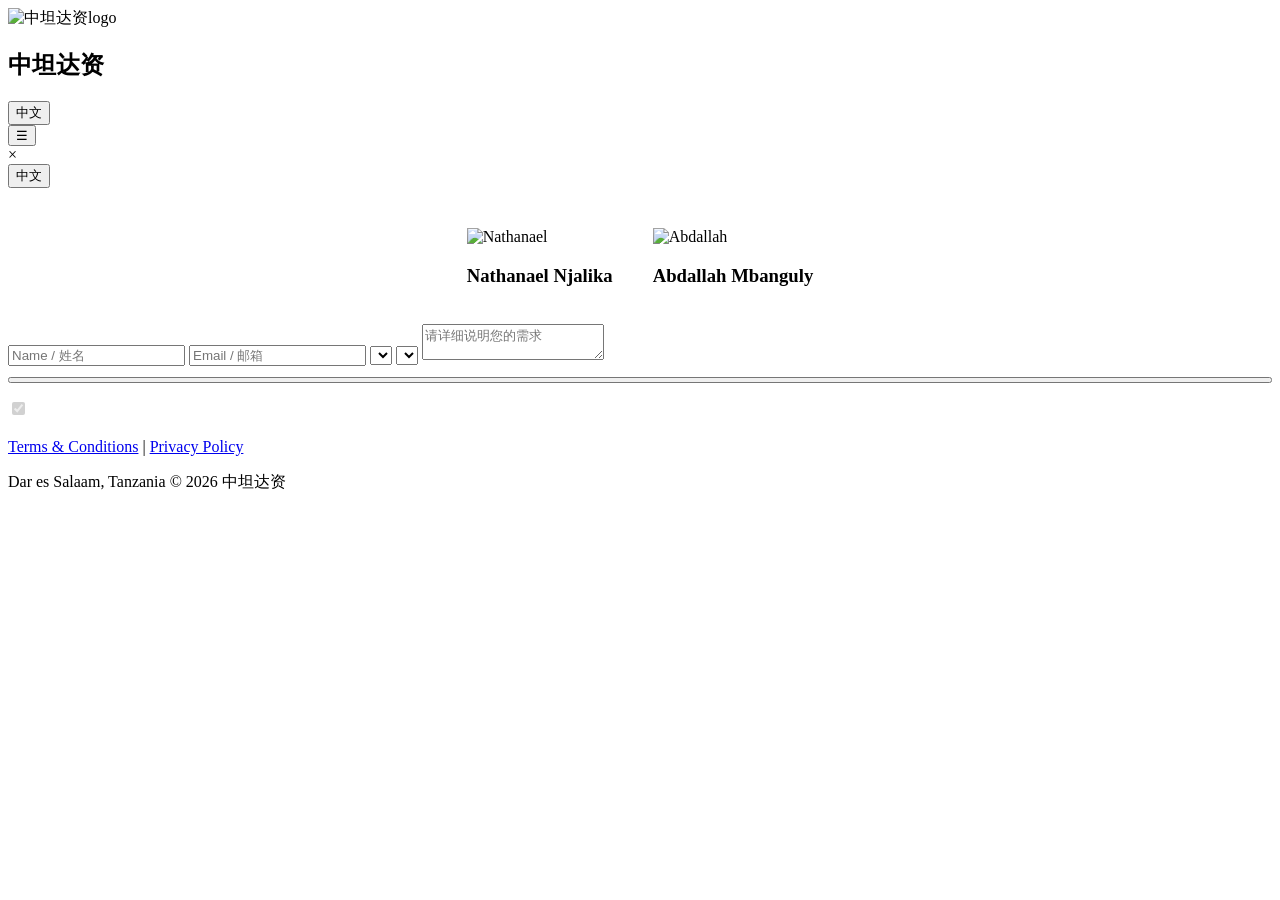
==== contact.html @ 826be26f "Add files via upload" ====
<!DOCTYPE html>
<html lang="en">
<head>
  <meta charset="UTF-8">
  <meta name="viewport" content="width=device-width, initial-scale=1.0">
  <title>中坦达资 | CONTACT US</title>
  <link rel="stylesheet" href="style.css">
  <link rel="icon" href="images/favicon.ico" type="image/x-icon">
</head>

<body>

<header class="header">
  <div class="container flex">
    <div class="logo">
        <img src="images/logo.png" alt="中坦达资logo">
        <h2 data-en="Zhongtan Dazi" data-zh="中坦达资">中坦达资</h2>
    </div>

    <nav>
      <a href="index.html" data-en="Home" data-zh="首页"></a>
      <a href="services.html" data-en="Services" data-zh="服务"></a>
      <a href="tanzania.html" data-en="Tanzania" data-zh="坦桑尼亚"></a>
      <a href="contact.html" data-en="Contact Us" data-zh="联系我们"></a>
      <button id="langToggle">中文</button>
    </nav>

     <button id="hamburger">☰</button>
  </div>

  <div id="mobileMenu" class="mobile-menu">
    <div class="mobile-content">
      <span class="close-menu" onclick="closeMenu()">×</span>
      <nav class="mobile-nav">
        <a href="index.html" data-en="Home" data-zh="首页" onclick="closeMenu()"></a>
        <a href="services.html" data-en="Services" data-zh="服务" onclick="closeMenu()"></a>
        <a href="tanzania.html" data-en="Tanzania" data-zh="坦桑尼亚" onclick="closeMenu()"></a>
        <a href="contact.html" data-en="Contact Us" data-zh="联系我们" onclick="closeMenu()"></a>
      </nav>
      <button id="langToggleMobile">中文</button>
    </div>
  </div>  
</header>

<section id="team-download-division" class="section">
  <div class="container">
    <h2 style="text-align: center; font-size: 2.5rem; margin-bottom: 40px;" 
        data-en="Meet Our Leadership" 
        data-zh="会见我们的领导团队"></h2>

    <div class="team-container" style="display: flex; justify-content: center; gap: 40px; flex-wrap: wrap;">
        <div class="member-card">
            <img src="images/nathanael.png" alt="Nathanael" class="member-photo">
            <h3 class="member-name">Nathanael Njalika</h3>
            <span class="member-position">
                <span data-en="Founder & Chief Consultant" data-zh="创始人兼首席顾问"></span>
            </span>
            <p class="member-desc">
                <span data-en="Leads the strategic vision of Zhongtan Dazi, specializing in bridging international business relations and Tanzanian market expansion through expert and professional consultancy." 
                      data-zh="Nathanael 领导中坦恒达的战略愿景，专门通过专家咨询架起国际业务关系与坦桑尼亚市场扩张的桥梁。"></span>
            </p>
        </div>

        <div class="member-card">
            <img src="images/abdallah.png" alt="Abdallah" class="member-photo">
            <h3 class="member-name">Abdallah Mbanguly</h3>
            <span class="member-position">
                <span data-en="Managing Director & Tax Associate" data-zh="财务与税务总监"></span>
            </span>
            <p class="member-desc">
                <span data-en="Oversees the financial integrity and tax compliance frameworks for our clients, ensuring all operations align with Tanzanian regulatory standards." 
                      data-zh="Abdalla 负责监督客户的财务诚信和税务合规框架，确保所有业务均符合坦桑尼亚监管标准。"></span>
            </p>
        </div>
    </div>
  </div>
</section>

<section class="section dark">
  <div class="container">
    <div class="form-box">
      <h3 style="text-align: center;" data-en="Fill the form below" data-zh="请填写以下表格"></h3>
      
      <form action="https://formspree.io/f/mgopzdqa" method="POST">
        <input type="text" name="name" placeholder="Name / 姓名" required>
        <input type="email" name="email" placeholder="Email / 邮箱" required>
        
        <select name="service" required>
          <option value="" disabled selected data-en="Consulting For" data-zh="咨询服务类型"></option>
          <option data-en="Company Registration" data-zh="公司注册"></option>
          <option data-en="Legal Services" data-zh="法律服务"></option>
          <option data-en="Tax and Auditing" data-zh="税务与审计"></option>
          <option data-en="Investment Guidance" data-zh="投资指导"></option>
          <option data-en="Other" data-zh="其他"></option>
        </select>

        <select name="location" required>
          <option value="" disabled selected data-en="Select Location" data-zh="选择城市"></option>
          <option data-en="Dar es Salaam" data-zh="达累斯萨拉姆"></option>
          <option data-en="Arusha" data-zh="阿鲁沙"></option>
          <option data-en="Mbeya" data-zh="姆贝亚"></option>
          <option data-en="Dodoma" data-zh="多多马"></option>
          <option data-en="Mwanza" data-zh="姆万扎"></option>
          <option data-en="Other City" data-zh="其他城市"></option>
        </select>

        <textarea name="message" placeholder="请详细说明您的需求"></textarea>
        <button type="submit" class="btn" style="width: 100%;" data-en="Submit" data-zh="提交"></button>
      </form>

      <div class="agree-box" style="margin-top: 15px;">
        <input type="checkbox" checked disabled>
        <span data-en="By submitting this form I agree to the terms and conditions." 
              data-zh="提交此表格即表示我同意相关条款与条件。"></span>
      </div>
    </div>
  </div>
</section>

<section class="section">
    <div class="container">
        <div class="downloads-box">
            <h3 class="downloads-title" data-en="Downloadables" data-zh="资源与文档"></h3>
            <div class="download-grid">
                <a href="images/business-card.pdf" download class="btn-download">
                    <span data-en="Business Card" data-zh="名片下载"></span>
                </a>
                <a href="images/inquiry-form.png" download class="btn-download">
                    <span data-en="Inquiry Form" data-zh="咨询表"></span>
                </a>
                <a href="terms-and-conditions.pdf" download class="btn-download">
                    <span data-en="Terms & Conditions" data-zh="条款和条件"></span>
                </a>
            </div>
        </div>
    </div>
</section>

<footer class="footer">
  <p>
    <a href="#" onclick="openTerms()" data-en="Terms & Conditions" data-zh="条款和条件">Terms & Conditions</a> |
    <a href="#" onclick="openPrivacy()" data-en="Privacy Policy" data-zh="隐私政策">Privacy Policy</a>
  </p>
   <p>Dar es Salaam, Tanzania  ©️ 2026 中坦达资</p>
</footer>

<script src="script.js"></script>
</body>
</html>
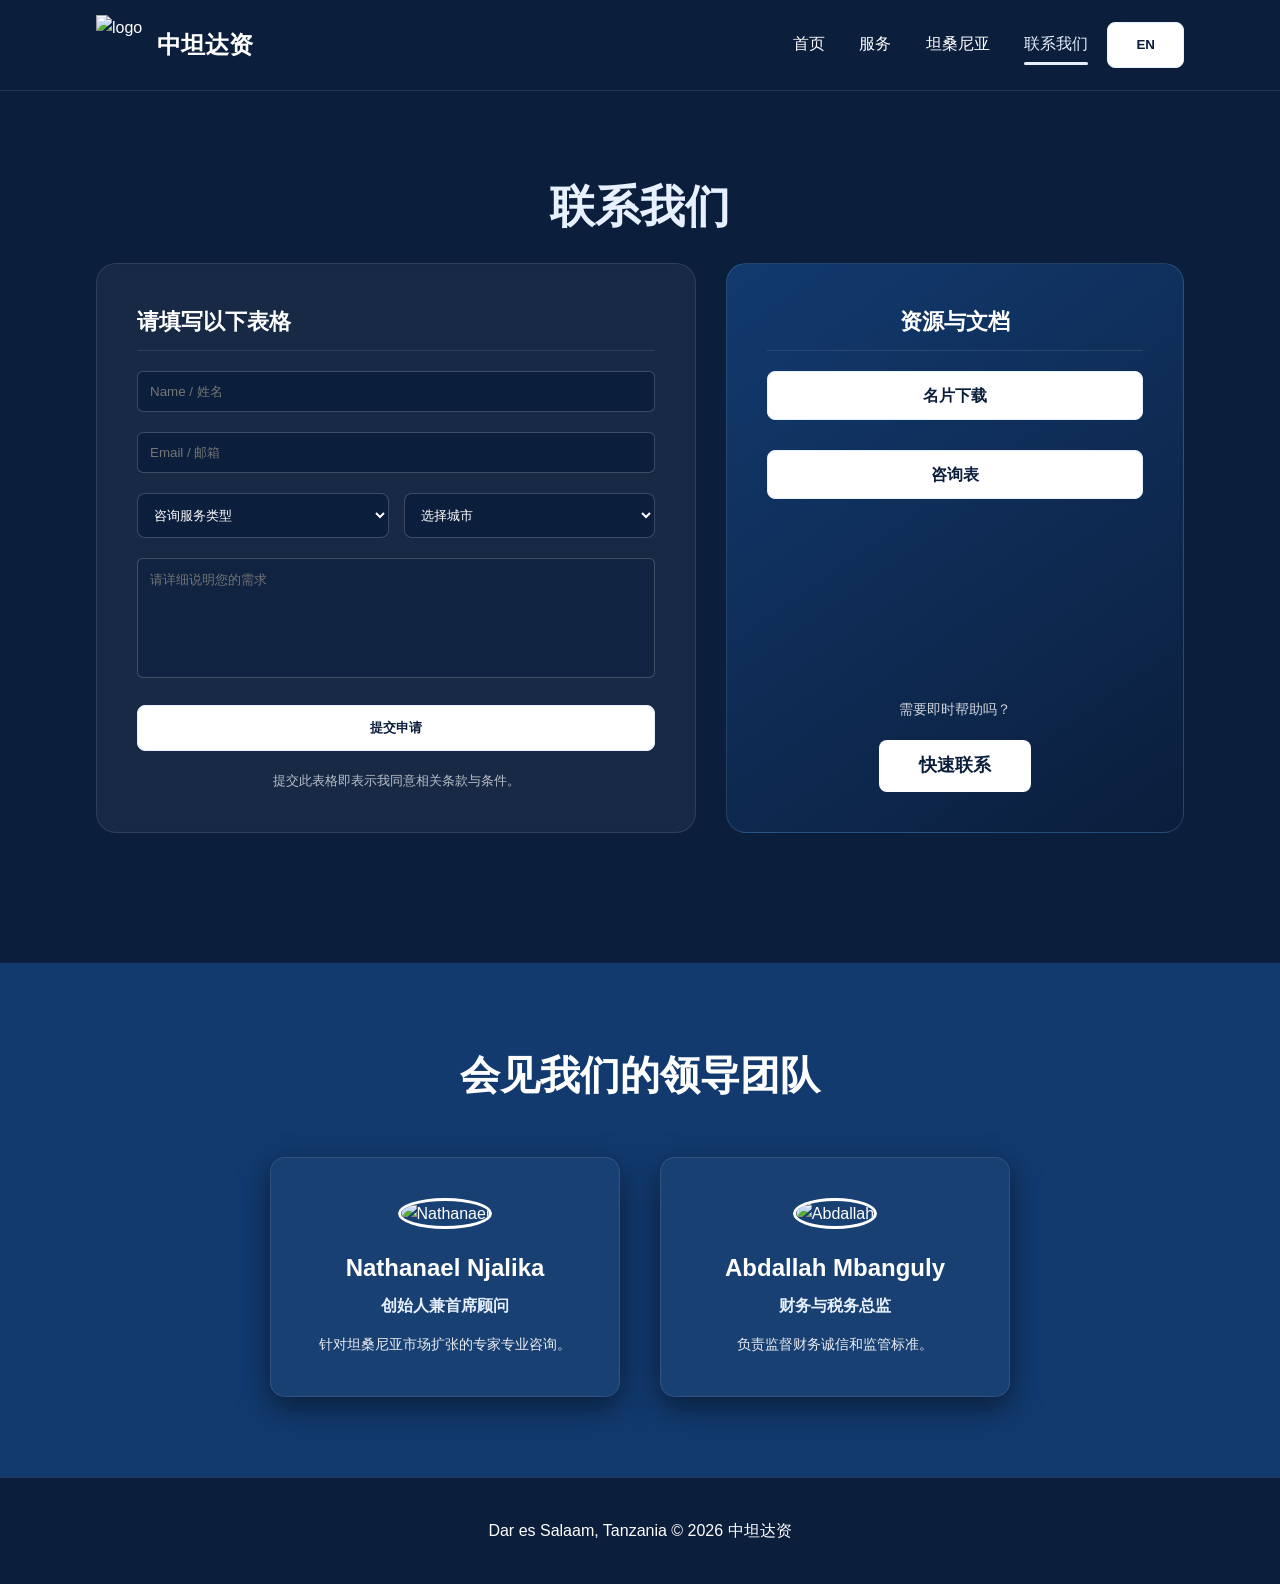
==== commit 3b3e951e: "henhao" ====
--- a/contact.html
+++ b/contact.html
@@ -5,7 +5,100 @@
   <meta name="viewport" content="width=device-width, initial-scale=1.0">
   <title>中坦达资 | CONTACT US</title>
   <link rel="stylesheet" href="style.css">
-  <link rel="icon" href="images/favicon.ico" type="image/x-icon">
+  <style>
+    /* Modern Layout Fixes */
+    .two-column-layout {
+        display: flex;
+        gap: 30px;
+        align-items: stretch;
+    }
+
+    .form-box {
+        flex: 7;
+        background: rgba(255, 255, 255, 0.05);
+        backdrop-filter: blur(10px);
+        border: 1px solid rgba(255, 255, 255, 0.1);
+        padding: 40px;
+        border-radius: 20px;
+    }
+
+    .downloads-box {
+        flex: 3;
+        background: linear-gradient(145deg, var(--navy-light), var(--navy));
+        padding: 40px;
+        border-radius: 20px;
+        display: flex;
+        flex-direction: column;
+        justify-content: space-between;
+        border: 1px solid rgba(126, 188, 230, 0.2);
+    }
+
+    /* Fixed Textarea for better responsiveness */
+    textarea {
+        width: 100%;
+        min-height: 120px;
+        max-height: 120px;
+        resize: none;
+        background: rgba(11, 30, 60, 0.5) !important;
+        border: 1px solid rgba(255, 255, 255, 0.2) !important;
+        border-radius: 8px;
+        padding: 12px;
+        color: white;
+        margin-bottom: 20px;
+    }
+
+    /* Quick Contact Button Adjustment */
+    .quick-contact-btn {
+        width: 100%;
+        text-align: center;
+        text-decoration: none;
+        font-weight: 700;
+        border-radius: 12px;
+        background-color: var(--white);
+        color: var(--navy);
+        padding: 15px;
+        margin-top: 20px;
+        display: block;
+        transition: all 0.3s ease;
+        box-shadow: 0 4px 15px rgba(0,0,0,0.2);
+    }
+
+    .quick-contact-btn:hover {
+        background-color: var(--paleblue);
+        transform: scale(1.02);
+    }
+
+    .agree-box {
+        font-size: 0.8rem;
+        opacity: 0.7;
+        text-align: center;
+    }
+
+    /* Leadership Modernization */
+    .team-container {
+        display: flex;
+        justify-content: center;
+        gap: 40px;
+        flex-wrap: wrap;
+    }
+
+    .member-card {
+        background: rgba(255, 255, 255, 0.03);
+        border: 1px solid rgba(255, 255, 255, 0.1);
+        transition: all 0.4s ease;
+    }
+
+    .member-card:hover {
+        background: rgba(255, 255, 255, 0.07);
+        border-color: var(--paleblue);
+        transform: translateY(-10px);
+    }
+
+    @media (max-width: 900px) {
+        .two-column-layout { flex-direction: column; }
+        .form-box, .downloads-box { flex: none; width: 100%; }
+    }
+  </style>
 </head>
 
 <body>
@@ -13,135 +106,109 @@
 <header class="header">
   <div class="container flex">
     <div class="logo">
-        <img src="images/logo.png" alt="中坦达资logo">
-        <h2 data-en="Zhongtan Dazi" data-zh="中坦达资">中坦达资</h2>
+        <img src="images/logo.png" alt="logo">
+        <h2 data-en="中坦达资" data-zh="中坦达资">中坦达资</h2>
     </div>
-
     <nav>
       <a href="index.html" data-en="Home" data-zh="首页"></a>
       <a href="services.html" data-en="Services" data-zh="服务"></a>
       <a href="tanzania.html" data-en="Tanzania" data-zh="坦桑尼亚"></a>
-      <a href="contact.html" data-en="Contact Us" data-zh="联系我们"></a>
+      <a href="contact.html" class="active" data-en="Contact us" data-zh="联系我们"></a>
       <button id="langToggle">中文</button>
     </nav>
-
      <button id="hamburger">☰</button>
   </div>
-
-  <div id="mobileMenu" class="mobile-menu">
-    <div class="mobile-content">
-      <span class="close-menu" onclick="closeMenu()">×</span>
-      <nav class="mobile-nav">
-        <a href="index.html" data-en="Home" data-zh="首页" onclick="closeMenu()"></a>
-        <a href="services.html" data-en="Services" data-zh="服务" onclick="closeMenu()"></a>
-        <a href="tanzania.html" data-en="Tanzania" data-zh="坦桑尼亚" onclick="closeMenu()"></a>
-        <a href="contact.html" data-en="Contact Us" data-zh="联系我们" onclick="closeMenu()"></a>
-      </nav>
-      <button id="langToggleMobile">中文</button>
-    </div>
-  </div>  
 </header>
 
-<section id="team-download-division" class="section">
-  <div class="container">
-    <h2 style="text-align: center; font-size: 2.5rem; margin-bottom: 40px;" 
-        data-en="Meet Our Leadership" 
-        data-zh="会见我们的领导团队"></h2>
-
-    <div class="team-container" style="display: flex; justify-content: center; gap: 40px; flex-wrap: wrap;">
-        <div class="member-card">
-            <img src="images/nathanael.png" alt="Nathanael" class="member-photo">
-            <h3 class="member-name">Nathanael Njalika</h3>
-            <span class="member-position">
-                <span data-en="Founder & Chief Consultant" data-zh="创始人兼首席顾问"></span>
-            </span>
-            <p class="member-desc">
-                <span data-en="Leads the strategic vision of Zhongtan Dazi, specializing in bridging international business relations and Tanzanian market expansion through expert and professional consultancy." 
-                      data-zh="Nathanael 领导中坦恒达的战略愿景，专门通过专家咨询架起国际业务关系与坦桑尼亚市场扩张的桥梁。"></span>
-            </p>
+<main class="main-content">
+  <section class="section">
+    <div class="container">
+      <h2 class="main-section-title" data-en="Get in touch" data-zh="联系我们"></h2>
+
+      <div class="two-column-layout">
+        <div class="form-box">
+          <h3 class="box-title" data-en="Fill the form below" data-zh="请填写以下表格"></h3>
+          <form action="https://formspree.io/f/xrejbnjo" method="POST">
+            <input type="text" name="name" placeholder="Name / 姓名" required>
+            <input type="email" name="email" placeholder="Email / 邮箱" required>
+
+            <div style="display: grid; grid-template-columns: 1fr 1fr; gap: 15px;">
+              <select name="service" style="height: 45px; border-radius: 8px; background: var(--navy); color: white; border: 1px solid rgba(255,255,255,0.2);" required>
+                <option value="" disabled selected data-en="Consulting For" data-zh="咨询服务类型"></option>
+                <option data-en="Company Registration" data-zh="公司注册"></option>
+                <option data-en="Legal Services" data-zh="法律服务"></option>
+                <option data-en="Tax and Auditing" data-zh="税务与审计"></option>
+                <option data-en="Investment Guidance" data-zh="投资指导"></option>
+                <option data-en="Other" data-zh="其他"></option>
+              </select>
+
+              <select name="location" style="height: 45px; border-radius: 8px; background: var(--navy); color: white; border: 1px solid rgba(255,255,255,0.2);" required>
+                <option value="" disabled selected data-en="Select Location" data-zh="选择城市"></option>
+                <option data-en="Dar es Salaam" data-zh="达累斯萨拉姆"></option>
+                <option data-en="Arusha" data-zh="阿鲁沙"></option>
+                <option data-en="Mbeya" data-zh="姆贝亚"></option>
+                <option data-en="Dodoma" data-zh="多多马"></option>
+                <option data-en="Mwanza" data-zh="姆万扎"></option>
+                <option data-en="Other City" data-zh="其他城市"></option>
+              </select>
+            </div>
+            
+            <textarea name="message" placeholder="请详细说明您的需求"></textarea>
+            
+            <button type="submit" class="btn" style="width: 100%;" data-en="Submit Message" data-zh="提交申请"></button>
+          </form>
+
+          <div class="agree-box" style="margin-top: 20px;">
+            <span data-en="By submitting this form I agree to the terms and conditions." 
+                  data-zh="提交此表格即表示我同意相关条款与条件。"></span>
+          </div>
         </div>
 
-        <div class="member-card">
-            <img src="images/abdallah.png" alt="Abdallah" class="member-photo">
-            <h3 class="member-name">Abdallah Mbanguly</h3>
-            <span class="member-position">
-                <span data-en="Managing Director & Tax Associate" data-zh="财务与税务总监"></span>
-            </span>
-            <p class="member-desc">
-                <span data-en="Oversees the financial integrity and tax compliance frameworks for our clients, ensuring all operations align with Tanzanian regulatory standards." 
-                      data-zh="Abdalla 负责监督客户的财务诚信和税务合规框架，确保所有业务均符合坦桑尼亚监管标准。"></span>
-            </p>
+        <div class="downloads-box">
+          <div>
+            <h3 class="box-title" data-en="Resources" data-zh="资源与文档"></h3>
+            <div class="download-stack">
+                <a href="images/business-card.pdf" download class="btn-download" style="width: 100%; margin-bottom: 15px;">
+                    <span data-en="Business Card" data-zh="名片下载"></span>
+                </a>
+                <a href="images/inquiry-form.png" download class="btn-download" style="width: 100%;">
+                    <span data-en="Inquiry Form" data-zh="咨询表"></span>
+                </a>
+            </div>
+          </div>
+
+          <div class="quick-contact-area">
+              <p style="font-size: 0.85rem; opacity: 0.8; text-align: center;" data-en="Need instant help?" data-zh="需要即时帮助吗？"></p>
+              <button class="cta-button" onclick="openContactDesk()" data-en="QUICK CONTACT" data-zh="快速联系"></button>
+          </div>
         </div>
-    </div>
-  </div>
-</section>
-
-<section class="section dark">
-  <div class="container">
-    <div class="form-box">
-      <h3 style="text-align: center;" data-en="Fill the form below" data-zh="请填写以下表格"></h3>
-      
-      <form action="https://formspree.io/f/mgopzdqa" method="POST">
-        <input type="text" name="name" placeholder="Name / 姓名" required>
-        <input type="email" name="email" placeholder="Email / 邮箱" required>
-        
-        <select name="service" required>
-          <option value="" disabled selected data-en="Consulting For" data-zh="咨询服务类型"></option>
-          <option data-en="Company Registration" data-zh="公司注册"></option>
-          <option data-en="Legal Services" data-zh="法律服务"></option>
-          <option data-en="Tax and Auditing" data-zh="税务与审计"></option>
-          <option data-en="Investment Guidance" data-zh="投资指导"></option>
-          <option data-en="Other" data-zh="其他"></option>
-        </select>
-
-        <select name="location" required>
-          <option value="" disabled selected data-en="Select Location" data-zh="选择城市"></option>
-          <option data-en="Dar es Salaam" data-zh="达累斯萨拉姆"></option>
-          <option data-en="Arusha" data-zh="阿鲁沙"></option>
-          <option data-en="Mbeya" data-zh="姆贝亚"></option>
-          <option data-en="Dodoma" data-zh="多多马"></option>
-          <option data-en="Mwanza" data-zh="姆万扎"></option>
-          <option data-en="Other City" data-zh="其他城市"></option>
-        </select>
-
-        <textarea name="message" placeholder="请详细说明您的需求"></textarea>
-        <button type="submit" class="btn" style="width: 100%;" data-en="Submit" data-zh="提交"></button>
-      </form>
-
-      <div class="agree-box" style="margin-top: 15px;">
-        <input type="checkbox" checked disabled>
-        <span data-en="By submitting this form I agree to the terms and conditions." 
-              data-zh="提交此表格即表示我同意相关条款与条件。"></span>
       </div>
     </div>
-  </div>
-</section>
-
-<section class="section">
+  </section>
+
+  <section class="section dark">
     <div class="container">
-        <div class="downloads-box">
-            <h3 class="downloads-title" data-en="Downloadables" data-zh="资源与文档"></h3>
-            <div class="download-grid">
-                <a href="images/business-card.pdf" download class="btn-download">
-                    <span data-en="Business Card" data-zh="名片下载"></span>
-                </a>
-                <a href="images/inquiry-form.png" download class="btn-download">
-                    <span data-en="Inquiry Form" data-zh="咨询表"></span>
-                </a>
-                <a href="terms-and-conditions.pdf" download class="btn-download">
-                    <span data-en="Terms & Conditions" data-zh="条款和条件"></span>
-                </a>
-            </div>
-        </div>
+      <h2 style="text-align: center; font-size: 2.5rem; margin-bottom: 50px;" data-en="Our Leadership" data-zh="会见我们的领导团队"></h2>
+      <div class="team-container">
+          <div class="member-card">
+              <img src="images/nathanael.png" alt="Nathanael" class="member-photo">
+              <h3 class="member-name">Nathanael Njalika</h3>
+              <span class="member-position" data-en="Founder & Chief Consultant" data-zh="创始人兼首席顾问"></span>
+              <p class="member-desc" data-en="Expert professional consultancy for Tanzanian market expansion." data-zh="针对坦桑尼亚市场扩张的专家专业咨询。"></p>
+          </div>
+          <div class="member-card">
+              <img src="images/abdallah.png" alt="Abdallah" class="member-photo">
+              <h3 class="member-name">Abdallah Mbanguly</h3>
+              <span class="member-position" data-en="Managing Director & Tax Associate" data-zh="财务与税务总监"></span>
+              <p class="member-desc" data-en="Oversees financial integrity and regulatory standards." data-zh="负责监督财务诚信和监管标准。"></p>
+          </div>
+      </div>
     </div>
-</section>
+  </section>
+</main>
 
 <footer class="footer">
-  <p>
-    <a href="#" onclick="openTerms()" data-en="Terms & Conditions" data-zh="条款和条件">Terms & Conditions</a> |
-    <a href="#" onclick="openPrivacy()" data-en="Privacy Policy" data-zh="隐私政策">Privacy Policy</a>
-  </p>
-   <p>Dar es Salaam, Tanzania  ©️ 2026 中坦达资</p>
+  <p>Dar es Salaam, Tanzania  ©️ 2026 中坦达资</p>
 </footer>
 
 <script src="script.js"></script>
--- a/style.css
+++ b/style.css
@@ -0,0 +1,849 @@
+/* --- 1. VARIABLES & CORE SETTINGS --- */
+:root {
+    --navy: #0b1e3c;
+    --navy-light: #123a6f;
+    --paleblue: #e6f0ff;
+    --white: #ffffff;
+    --shadow: 0 4px 12px rgba(0, 0, 0, 0.2);
+}
+
+* {
+    margin: 0;
+    padding: 0;
+    box-sizing: border-box;
+    font-family: 'Segoe UI', Arial, sans-serif;
+}
+
+html {
+    scroll-behavior: smooth;
+}
+
+body {
+    min-height: 100vh;
+    display: flex;
+    flex-direction: column;
+    background: var(--navy);
+    color: var(--white);
+    line-height: 1.6;
+    overflow-x: hidden;
+}
+
+.main-content {
+    flex: 1;
+    display: flex;
+    flex-direction: column;
+    justify-content: center;
+    gap: 40px;
+}
+
+.container {
+    width: 85%;
+    max-width: 1200px;
+    margin: auto;
+}
+
+/* --- 2. SHARED HEADER & NAVIGATION --- */
+.header {
+    background: var(--navy);
+    padding: 15px 0;
+    position: sticky;
+    top: 0;
+    z-index: 1000;
+    border-bottom: 1px solid rgba(255,255,255,0.1);
+}
+
+.flex {
+    display: flex;
+    justify-content: space-between;
+    align-items: center;
+}
+
+.logo {
+    display: flex;
+    align-items: center;
+    text-decoration: none;
+    color: inherit;
+}
+
+.logo img {
+    height: 60px;
+    margin-right: 15px;
+}
+
+nav a {
+    display: inline-block;
+    margin: 0 15px;
+    color: var(--white);
+    text-decoration: none;
+    font-weight: 500;
+    position: relative;
+    transition: color 0.3s;
+}
+
+nav a:hover,
+nav a.active {
+    color: var(--paleblue);
+}
+
+nav a.active::after {
+    content: "";
+    position: absolute;
+    left: 0;
+    right: 0;
+    bottom: -8px;
+    height: 3px;
+    background: var(--paleblue);
+    border-radius: 2px;
+}
+
+/* --- 3. HERO & SECTIONS --- */
+.hero {
+    height: 70vh;
+    background: linear-gradient(rgba(11,30,60,0.7), rgba(11,30,60,0.85)), 
+                url('images/1.jpg') no-repeat center center / cover;
+    display: flex;
+    justify-content: center;
+    align-items: center;
+    text-align: center;
+}
+
+.section {
+    padding: 80px 0;
+}
+
+.dark {
+    background: var(--navy-light);
+}
+
+/* --- 4. GRID & CARDS (Universal) --- */
+.grid {
+    display: grid;
+    grid-template-columns: repeat(auto-fit, minmax(280px, 1fr));
+    gap: 30px;
+}
+
+.card {
+    background: var(--navy-light);
+    padding: 30px;
+    border-radius: 12px;
+    transition: all 0.3s ease;
+    border: 1px solid rgba(255,255,255,0.05);
+}
+
+.card:hover {
+    transform: translateY(-10px);
+    border-color: var(--paleblue);
+    box-shadow: var(--shadow);
+}
+
+/* --- 5. STATS & COUNTERS --- */
+.stat {
+    text-align: center;
+    font-size: 0.95rem;
+}
+
+#stats {
+    padding: 0;
+    margin-bottom: 20px;
+    background: linear-gradient(to bottom, var(--navy) 0%, transparent 50%, var(--navy) 100%);
+    border: none;
+}
+
+.counter {
+    font-size: 2.5rem;
+    font-weight: bold;
+    display: block;
+
+}
+
+.stat p {
+    opacity: 0.9;
+}
+
+/* --- 6. BUTTONS & INTERACTIVES --- */
+button, .btn, .btn-download, input[type="submit"] {
+    background: var(--white);
+    color: var(--navy);
+    border: 1px solid var(--paleblue);
+    padding: 14px 28px;
+    border-radius: 8px;
+    cursor: pointer;
+    font-weight: 600;
+    text-decoration: none;
+    display: inline-flex;
+    align-items: center;
+    justify-content: center;
+    text-align: center;
+    line-height: 1.2;
+    transition: all 0.3s ease;
+}
+
+input[type="submit"] {
+    font-size: 1rem;
+    text-transform: uppercase;
+}
+
+button:hover, .btn:hover, input[type="submit"]:hover {
+    border: 1px solid var(--paleblue);
+    background: transparent;
+    color: var(--paleblue);
+    transform: translateY(-2px);
+    box-shadow: 0 5px 15px rgba(0,0,0,0.3);
+}
+
+/* --- 7. TEAM & LEADERSHIP --- */
+.member-card {
+    background: var(--navy);
+    border-radius: 15px;
+    width: 350px;
+    text-align: center;
+    padding: 40px 20px;
+    border-top: 5px solid var(--paleblue);
+    box-shadow: 0 10px 30px rgba(0,0,0,0.5);
+}
+
+.member-photo {
+    width: 150px;
+    height: 150px;
+    border-radius: 50%;
+    object-fit: cover;
+    margin-bottom: 20px;
+    border: 3px solid var(--white);
+}
+
+.member-name { color: var(--white); font-size: 1.5rem; margin-bottom: 5px; }
+.member-position { color: var(--paleblue); font-weight: bold; display: block; margin-bottom: 15px; }
+.member-desc { font-size: 0.9rem; opacity: 0.9; }
+
+/* --- 8. TESTIMONIALS --- */
+.testimonial-box {
+    position: relative;
+    max-width: 700px;
+    margin: auto;
+    height: 180px;
+    border: 2px solid var(--paleblue);
+    border-radius: 15px;
+    padding: 30px;
+    overflow: hidden;
+}
+
+.testimonial {
+    position: absolute;
+    width: calc(100% - 60px);
+    opacity: 0;
+    transition: all 0.8s ease;
+    text-align: center;
+}
+
+.testimonial.active {
+    opacity: 1;
+}
+
+/* --- 9. TANZANIA OPPORTUNITY CARDS --- */
+.opportunity-card {
+    background: var(--navy-light);
+    border-radius: 12px;
+    overflow: hidden;
+    transition: transform 0.3s;
+}
+
+.opp-image { width: 100%; height: 200px; object-fit: cover; }
+.opp-content { padding: 20px; }
+.tag {
+    background: var(--paleblue);
+    color: var(--navy);
+    padding: 4px 10px;
+    border: 1px solid var(--paleblue);
+    border-radius: 4px;
+    font-size: 0.75rem;
+    font-weight: bold;
+    margin-bottom: 10px;
+    display: inline-block;
+}
+
+/* --- 10. FORMS & CONTACT --- */
+.form-box {
+    max-width: 600px;
+    margin: 0 auto;
+    background: rgba(255,255,255,0.03);
+    padding: 40px;
+    border-radius: 15px;
+    border: 1px solid rgba(255,255,255,0.1);
+}
+
+.form-box input, .form-box select, .form-box textarea {
+    width: 100%;
+    padding: 12px;
+    margin-bottom: 20px;
+    background: var(--navy);
+    border: 1px solid rgba(255,255,255,0.2);
+    color: white;
+    border-radius: 6px;
+}
+
+/* --- 11. DOWNLOADS --- */
+.downloads-box {
+    background: var(--navy-light);
+    padding: 40px;
+    border-radius: 15px;
+    text-align: center;
+}
+
+.download-grid {
+    display: flex;
+    justify-content: center;
+    gap: 20px;
+    flex-wrap: wrap;
+    margin-top: 20px;
+}
+
+/* --- 12. POPUPS --- */
+.popup {
+    display: none;
+    position: fixed;
+    top: 0; left: 0;
+    width: 100%; height: 100%;
+    background: rgba(11, 30, 60, 0.95);
+    z-index: 2000;
+}
+
+.popup-content {
+    background: var(--navy-light);
+    padding: 40px;
+    width: 90%;
+    max-width: 520px;
+    margin: 8% auto;
+    border-radius: 18px;
+    position: relative;
+    box-shadow: 0 20px 60px rgba(0,0,0,0.35);
+    max-height: 80vh;
+    overflow-y: auto;
+}
+
+.popup-content h3 {
+    margin-bottom: 18px;
+    font-size: 2rem;
+    letter-spacing: 0.03em;
+}
+
+.popup-content p {
+    margin-bottom: 20px;
+    line-height: 1.8;
+    opacity: 0.95;
+}
+
+.popup-content h4 {
+    margin: 22px 0 12px;
+    font-size: 0.95rem;
+    color: var(--paleblue);
+    text-transform: uppercase;
+    letter-spacing: 0.12em;
+}
+
+.popup-content ul {
+    list-style: none;
+    padding-left: 0;
+    margin: 0;
+}
+
+.popup-content li {
+    position: relative;
+    padding-left: 24px;
+    margin-bottom: 12px;
+    line-height: 1.6;
+}
+
+.popup-content li::before {
+    content: "•";
+    position: absolute;
+    left: 0;
+    top: 0;
+    color: var(--white);
+    font-size: 1.2rem;
+    line-height: 1;
+}
+
+.policy-section:last-child {
+    margin-bottom: 0;
+}
+
+.close {
+    position: absolute;
+    top: 15px; right: 20px;
+    font-size: 30px;
+    cursor: pointer;
+}
+
+/* --- 13. FOOTER --- */
+.footer {
+    text-align: center;
+    padding: 40px 0;
+    background: var(--navy);
+    border-top: 1px solid rgba(255,255,255,0.1);
+}
+
+.footer a { color: var(--paleblue); text-decoration: none; margin: 0 10px; }
+
+/* --- 14. MOBILE MENU & RESPONSIVENESS --- */
+#hamburger {
+    display: none;
+    font-size: 28px;
+    background: none;
+    color: white;
+}
+
+.mobile-menu {
+    display: none;
+    position: fixed;
+    top: 0; left: 0;
+    width: 100%; height: 100%;
+    background: var(--navy);
+    z-index: 3000;
+    flex-direction: column;
+    justify-content: center;
+    align-items: center;
+}
+
+.mobile-nav {
+    display: flex;
+    flex-direction: column;
+    gap: 30px;
+    text-align: center;
+}
+
+.mobile-nav a { font-size: 1.5rem; }
+
+@media (max-width: 768px) {
+    nav { display: none; }
+    #hamburger { display: block; }
+    .hero h1 { font-size: 2rem !important; }
+    .counter { font-size: 2.5rem; }
+    .container { width: 90%; }
+}
+
+/* --- LAYOUT FOR FORM & DOWNLOADS ROW --- */
+.two-column-layout {
+    display: grid;
+    grid-template-columns: 7fr 3fr; /* Form takes 7/10, Downloads take 3/10 */
+    align-items: stretch; /* Makes both boxes the same height */
+    margin-bottom: 10px;
+}
+
+.form-box {
+    flex: 7; /* Form is wider */
+    background: rgba(255, 255, 255, 0.05);
+    padding: 30px;
+    border-radius: 12px;
+}
+
+.downloads-box {
+    flex: 3; /* Downloads column is narrower */
+    background: var(--navy-light);
+    padding: 30px;
+    border-radius: 12px;
+    display: flex;
+    flex-direction: column;
+}
+
+.download-stack {
+    display: flex;
+    flex-direction: column;
+    gap: 15px;
+}
+
+/* --- TITLES --- */
+.main-section-title {
+    text-align: center;
+    margin-bottom: 20px;
+    font-size: 2.8rem;
+    color: var(--paleblue);
+}
+
+.box-title {
+    margin-bottom: 20px;
+    font-size: 1.4rem;
+    border-bottom: 1px solid rgba(255,255,255,0.1);
+    padding-bottom: 10px;
+}
+
+/* --- LEADERSHIP LAYOUT --- */
+.team-container {
+    display: flex;
+    justify-content: center;
+    gap: 30px;
+    flex-wrap: wrap;
+}
+
+/* --- RESPONSIVENESS (Stacks columns on mobile) --- */
+@media (max-width: 900px) {
+    .two-column-layout {
+        flex-direction: column;
+    }
+}
+section {
+    padding: 60px 0;
+}
+/* --- 1. CORE VARIABLES (Zhongtandazi Colors) --- */
+:root {
+    --navy: #0b1e3c;
+    --navy-light: #123a6f;
+    --paleblue: #e6f0ff;
+    --white: #ffffff;
+    --transition: all 0.4s cubic-bezier(0.4, 0, 0.2, 1);
+}
+
+.invest-page-container {
+    font-family: 'Segoe UI', Arial, sans-serif;
+    color: var(--white);
+    line-height: 1.6;
+    background-color: var(--navy); /* Changed from white to web navy */
+}
+
+/* --- 2. HERO SECTION --- */
+.hero-section {
+    padding: 100px 5%;
+    display: flex;
+    align-items: center;
+    justify-content: space-between;
+    background: linear-gradient(to bottom right, var(--navy), var(--navy-light));
+    min-height: 60vh;
+}
+
+.hero-content { width: 50%; }
+.hero-content h1 { 
+    font-size: 3rem; 
+    color: var(--paleblue); 
+    line-height: 1.1; 
+    margin-bottom: 20px; 
+}
+.hero-image-space { 
+    width: 40%; 
+    height: 400px; 
+    background: rgba(255,255,255,0.05); 
+    border-radius: 20px; 
+    border: 1px solid rgba(255,255,255,0.1);
+}
+
+/* --- 3. GRID & PILLARS --- */
+.section-padding { padding: 80px 10%; }
+.grey-bg { background-color: var(--navy-light); } /* The "offset" section color */
+
+.section-title { 
+    text-align: center; 
+    font-size: 2.2rem; 
+    margin-bottom: 50px; 
+    color: var(--paleblue);
+}
+
+.pillars-grid {
+    display: grid;
+    grid-template-columns: repeat(auto-fit, minmax(300px, 1fr));
+    gap: 30px;
+}
+
+.pillar-card {
+    padding: 30px;
+    border-radius: 18px;
+    background: var(--navy-light); /* Matching card color */
+    box-shadow: 0 4px 20px rgba(0, 0, 0, 0.2);
+    transition: var(--transition);
+    border: 1px solid rgba(255,255,255,0.05);
+}
+
+.pillar-card:hover { 
+    transform: translateY(-10px); 
+    border-color: var(--paleblue);
+}
+
+.image-placeholder { 
+    width: 100%; 
+    height: 200px; 
+    background: rgba(255,255,255,0.05); 
+    border-radius: 12px; 
+    margin-bottom: 20px; 
+}
+
+/* --- 4. ACCORDION (POLICIES) --- */
+.accordion-item { border-bottom: 1px solid rgba(255,255,255,0.1); }
+
+.accordion-header { 
+    padding: 25px 0; 
+    cursor: pointer; 
+    font-weight: 600; 
+    font-size: 1.2rem; 
+    display: flex; 
+    justify-content: space-between; 
+    color: var(--paleblue);
+}
+
+.accordion-content { 
+    max-height: 0; 
+    overflow: hidden; 
+    transition: var(--transition); 
+    color: rgba(255,255,255,0.8); 
+}
+
+.accordion-item.active .accordion-content { 
+    max-height: 200px; 
+    padding-bottom: 25px; 
+}
+
+/* --- 5. TABLE STYLING --- */
+.comparison-table table { width: 100%; border-collapse: collapse; margin-top: 20px; }
+
+.comparison-table th { 
+    text-align: left; 
+    padding: 20px; 
+    background: var(--navy-light); 
+    color: var(--paleblue); 
+}
+
+.comparison-table td { 
+    padding: 20px; 
+    border-bottom: 1px solid rgba(255,255,255,0.1); 
+}
+
+/* --- 6. CALL TO ACTION --- */
+.cta-section { padding: 100px 5%; text-align: center; }
+
+.cta-box { 
+    background: var(--navy-light); 
+    padding: 60px; 
+    border-radius: 30px; 
+    color: var(--white);
+    border: 1px solid rgba(255,255,255,0.1);
+}
+
+.cta-button { 
+    background: var(--white); 
+    color: var(--navy); 
+    border: none; 
+    padding: 15px 40px; 
+    font-size: 1.1rem; 
+    border-radius: 8px; /* Standardized to your previous button radius */
+    cursor: pointer; 
+    font-weight: 600;
+    margin-top: 20px;
+    transition: var(--transition);
+}
+
+.cta-button:hover {
+    border: 1px solid var(--paleblue);
+    transform: translateY(-2px);
+    box-shadow: 0 5px 15px rgba(0,0,0,0.3);
+}
+
+/* --- 7. ANIMATIONS & LOGIC --- */
+.reveal { opacity: 0; transform: translateY(30px); transition: 1s all ease; }
+.reveal.visible { opacity: 1; transform: translateY(0); }
+
+/* Language Toggle Logic */
+[lang="zh"] .lang-en { display: none; }
+[lang="en"] .lang-zh { display: none; }
+/* Hero Slideshow Settings */
+.hero-section {
+    position: relative;
+    height: 70vh; /* Fixed height for the hero area */
+    overflow: hidden;
+}
+
+.hero-slideshow {
+    position: absolute;
+    top: 0; left: 0;
+    width: 100%; height: 100%;
+    z-index: 1;
+}
+
+.hero-slide {
+    position: absolute;
+    top: 0; left: 0;
+    width: 100%; 
+    height: 100%;
+    object-fit: cover; /* This makes any image fit the area automatically */
+    opacity: 0;
+    transition: opacity 1.5s ease-in-out;
+}
+
+.hero-slide.active {
+    opacity: 1;
+}
+
+/* Ensure content stays on top of images */
+.hero-content {
+    position: relative;
+    z-index: 2;
+    background: rgba(11, 30, 60, 0.5); /* Subtle dark overlay for readability */
+    padding: 40px;
+    border-radius: 15px;
+}
+
+/* Read More Button Style */
+.read-more-btn {
+    color: var(--navy);
+    text-decoration: none;
+    font-weight: bold;
+    cursor: pointer;
+    display: inline-block;
+    margin-top: 10px;
+    border-radius: 5px;
+    padding: 10px 15px;
+    font-size: 0.9rem;
+}
+.read-more-btn:hover {
+    background: var(--navy-light);
+    color: var(--white);
+    border-radius: 6px;
+    border: 1px solid var(--paleblue);
+    transition: var(--transition);
+}
+/* The Dark Background Blur */
+.popup-overlay {
+    display: none;
+    position: fixed;
+    top: 0; left: 0;
+    width: 100%; height: 100%;
+    /* Use your brand Navy with a heavy blur */
+    background: rgba(11, 30, 60, 0.9); 
+    backdrop-filter: blur(12px);
+    z-index: 1000;
+}
+
+/* The Document Box */
+.popup-content {
+    background: #0b1e3c; /* Solid Brand Navy */
+    color: #ffffff;      /* Pure White for readability */
+    width: 80%;
+    max-width: 1100px;
+    height: 85vh;
+    margin: 5vh auto;
+    padding: 50px;
+    border-radius: 20px;
+    /* Add a subtle Pale Blue border to make it glow slightly */
+    border: 1px solid rgba(126, 188, 230, 0.3); 
+    overflow-y: auto;
+    position: relative;
+    box-shadow: 0 25px 50px rgba(0,0,0,0.5);
+}
+.modal {
+    display: none; 
+    position: fixed; 
+    z-index: 9999; 
+    left: 0;
+    top: 0;
+    width: 100%; 
+    height: 100%; 
+    background-color: rgba(0, 0, 15, 0.9); /* Deep navy overlay */
+    backdrop-filter: blur(8px);
+    overflow-y: auto;
+}
+
+.modal-content {
+    background: var(--navy);
+    margin: 5% auto;
+    padding: 40px;
+    width: 90%;
+    max-width: 800px;
+    border-radius: 15px;
+    position: relative;
+    color: var(--white);
+    box-shadow: 0 10px 30px rgba(0,0,0,0.5);
+}
+
+body.modal-open {
+    overflow: hidden; /* Prevent background scrolling when modal is open */
+}
+
+.close-btn {
+    position: absolute;
+    right: 20px;
+    top: 10px;
+    font-size: 30px;
+    cursor: pointer;
+    color: var(--paleblue);
+}
+
+.popup-gallery {
+    display: grid;
+    grid-template-columns: 1fr 1fr;
+    gap: 15px;
+    margin-top: 20px;
+}
+
+.popup-gallery img {
+    width: 100%;
+    border-radius: 8px;
+    object-fit: cover;
+    height: 200px;
+}
+/* 1. The Container: Sets a standard 'window' for the photo */
+.pillar-image-wrapper {
+    width: 100%;
+    height: 200px;       /* Keeps all pillars the same height */
+    overflow: hidden;    /* Cuts off any image parts that try to go outside */
+    border-radius: 12px;
+    margin-bottom: 20px;
+}
+
+/* This ensures the image wrapper is fluid */
+.pillar-image-wrapper {
+    width: 100%;         /* Always take 100% of the card width */
+    height: 250px;       /* Set a standard height for Desktop */
+    overflow: hidden;
+    border-radius: 12px;
+}
+
+/* This makes the image itself adaptive */
+.pillar-image-wrapper img {
+    width: 100%;         /* Fill the wrapper width */
+    height: 100%;        /* Fill the wrapper height */
+    object-fit: cover;   /* Scale and crop automatically based on screen aspect ratio */
+    display: block;
+}
+
+/* 2. The Media Query: Adjust height for smaller mobile screens */
+@media (max-width: 768px) {
+    .pillar-image-wrapper {
+        height: 200px;   /* Shrink the height slightly on phones to save screen space */
+    }
+    
+    .pillars-grid {
+        grid-template-columns: 1fr; /* Force cards to stack vertically on mobile */
+    }
+}
+/* Styling the grid inside the existing popup style */
+.contact-quick-grid {
+    display: grid;
+    grid-template-columns: repeat(2, 1fr); /* 2 columns for Desktop */
+    gap: 15px;
+    margin: 20px;
+}
+
+.contact-item {
+    background: var(--navy); /* Very light Navy tint to match your brand */
+    padding: 15px;
+    border-radius: 12px;
+    text-align: center;
+    text-decoration: none;
+    color: #003366; /* Your Navy brand color */
+    transition: all 0.3s ease;
+    border: 1px solid var(--paleblue); /* Subtle Pale Blue border for a soft glow effect */
+}
+
+.contact-item:hover {
+    background: var(--paleblue);
+    border-color: var(--navy-light); /* Your Pale Blue color */
+    transform: translateY(-3px);
+    box-shadow: 0 5px 15px rgba(0,0,0,0.08);
+}
+
+.contact-icon {
+    font-size: 24px;
+    margin-bottom: 8px;
+}
+
+/* Mobile: Stack the grid items */
+@media (max-width: 600px) {
+    .contact-quick-grid {
+        grid-template-columns: 1fr;
+    }
+}
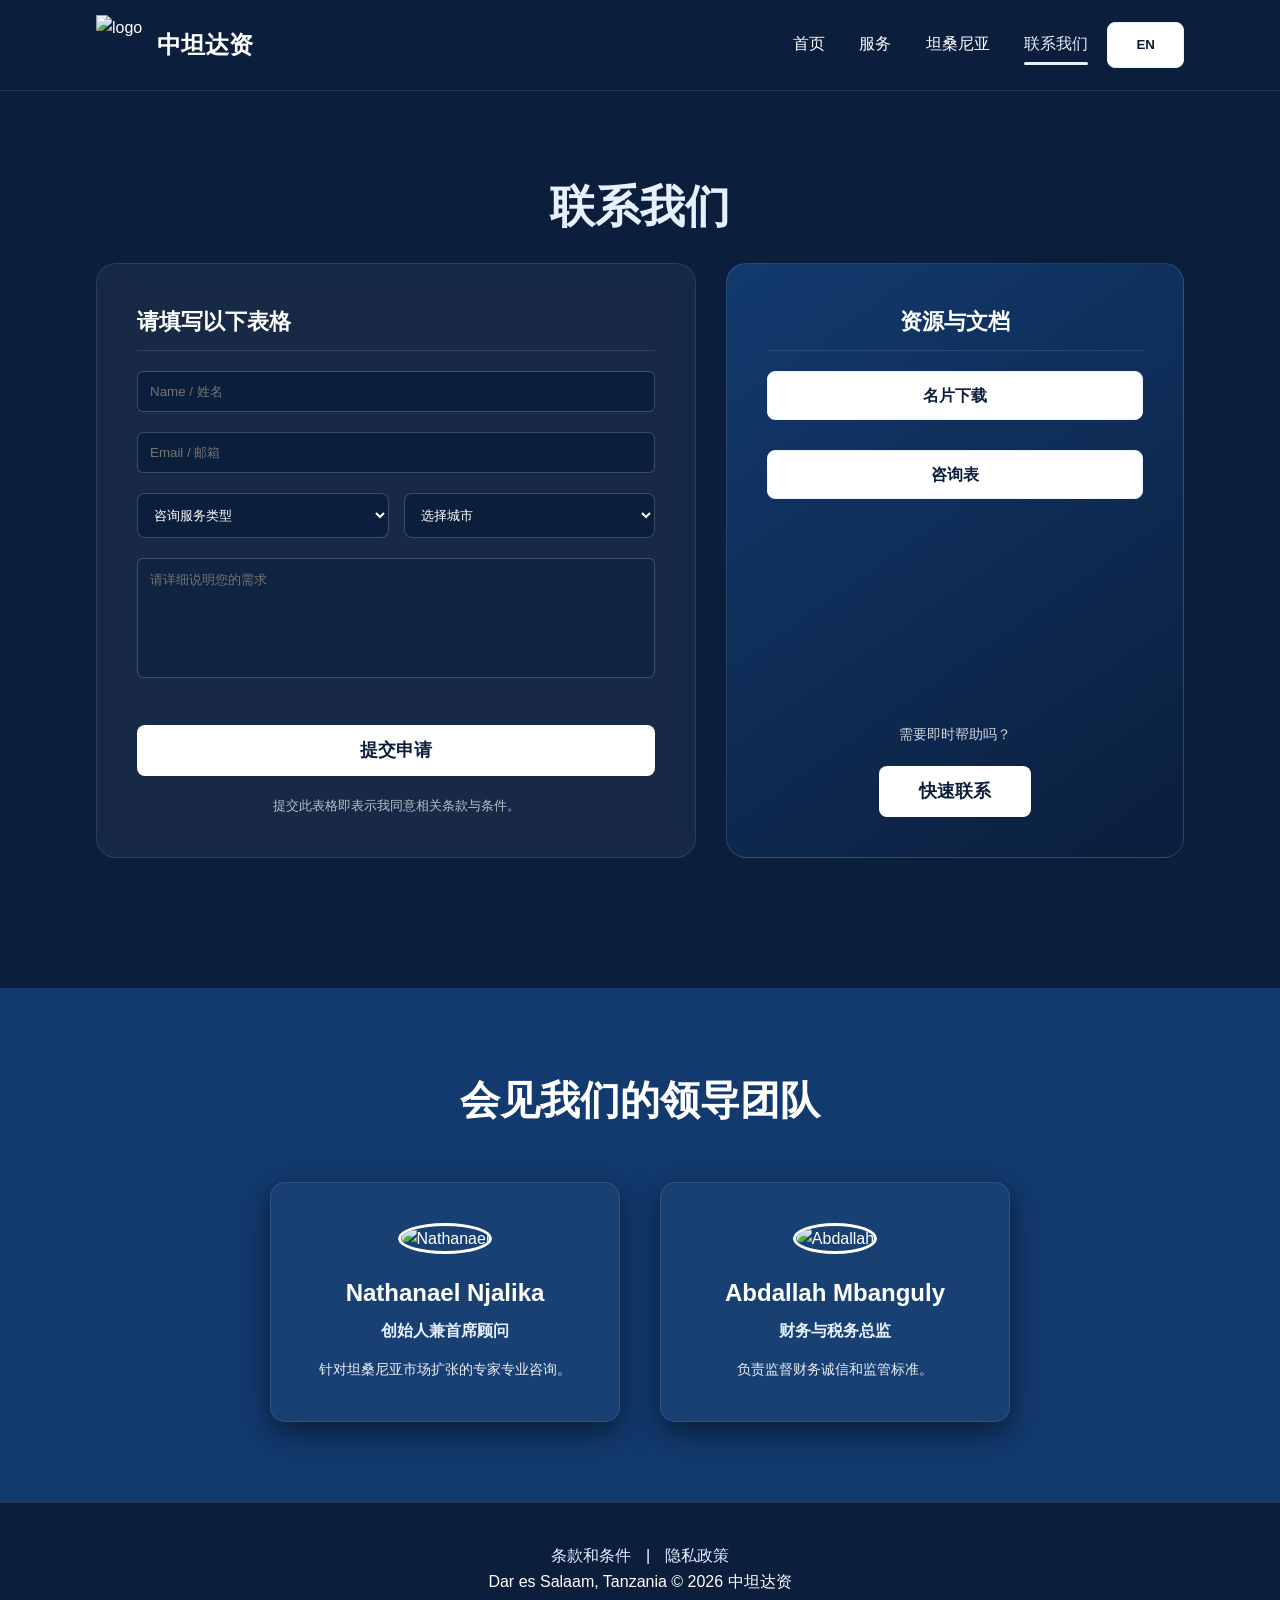
==== commit 6f52eae6: ".." ====
--- a/contact.html
+++ b/contact.html
@@ -155,7 +155,7 @@
             
             <textarea name="message" placeholder="请详细说明您的需求"></textarea>
             
-            <button type="submit" class="btn" style="width: 100%;" data-en="Submit Message" data-zh="提交申请"></button>
+            <button type="submit" class="cta-button" style="width: 100%;" data-en="Submit Message" data-zh="提交申请"></button>
           </form>
 
           <div class="agree-box" style="margin-top: 20px;">
@@ -208,9 +208,123 @@
 </main>
 
 <footer class="footer">
-  <p>Dar es Salaam, Tanzania  ©️ 2026 中坦达资</p>
+  <p>
+    <a href="#" onclick="openTerms()" data-en="Terms & Conditions" data-zh="条款和条件">Terms & Conditions</a> |
+    <a href="#" onclick="openPrivacy()" data-en="Privacy Policy" data-zh="隐私政策">Privacy Policy</a>
+  </p>
+   <p>Dar es Salaam, Tanzania  ©️ 2026 中坦达资</p>
 </footer>
+
+<div id="termsPopup" class="popup">
+  <div class="popup-content">
+    <span class="close" onclick="closeTerms()">×</span>
+    <h3 data-en="Terms & Conditions" data-zh="条款和条件">Terms & Conditions</h3>
+    <p data-en="These are the terms and conditions for using our services." data-zh="这些是我们服务的条款和条件。">This company is a private consultancy firm...</p>
+    <div class="policy-section">
+      <h4 data-en="Professional Scope" data-zh="专业范围">Professional Scope</h4>
+      <p data-en="中坦达资 provides professional consultancy services including, but not limited to the listed below. In the United Republic of Tanzania, We act as an intermediary and consultant; we are not a government entity." data-zh="中坦达资提供专业咨询服 务，包括但不限于以下列出的服务。在坦桑尼亚联合共和国，我们充当中介和顾问；我们不是政府实体。"></p>
+      <ul>
+        <li data-en="Company Registration" data-zh="公司注册">Company Registration</li>
+        <li data-en="Tax Compliance" data-zh="税务合规">Tax Compliance</li>
+        <li data-en="Legal Advisory" data-zh="法律咨询">Legal Advisory</li>
+        <li data-en="Investment Facilitation" data-zh="投资促进">Investment Facilitation</li>
+      </ul>
+    </div>
+
+    <div class="policy-section">
+      <h4 data-en="Accuracy of Information" data-zh="信息准确性">Accuracy of Information</h4>
+      <ul>
+        <li data-en="Clients must provide accurate and complete information for all services." data-zh="客户必须为所有服务提供准确完整的信息。">Clients must provide accurate and complete information for all services.</li>
+        <li data-en="中坦达资 is not responsible for delays or rejections caused by inaccurate information provided by the client." data-zh="中坦达资不对客户提供的错误信息导致的延误或拒绝负责。">Zhongtandazi is not responsible for delays or rejections caused by inaccurate information provided by the client.</li>
+         <li data-en="Clients must comply with all Tanzanian government requirements and regulations." data-zh="客户必须遵守坦桑尼亚政府的所有要求和规定。">Clients must comply with all Tanzanian government requirements and regulations.</li>
+      </ul>
+    </div>
+
+    <div class="policy-section">
+      <h4 data-en="Confidentiality" data-zh="保密性">Confidentiality</h4>
+      <ul>
+        <li data-en="We maintain strict confidentiality of all client information." data-zh="我们对所有客户信息保密。">We maintain strict confidentiality of all client information.</li>
+        <li data-en="Only authorized personnel have access to client data for service delivery purposes." data-zh="只有授权人员可以访问客户数据以提供服务。">Only authorized personnel have access to client data for service delivery purposes.</li>
+         <li data-en="Client information is stored securely and handled responsibly." data-zh="客户信息被安全存储并负责任地处理。">Client information is stored securely and handled responsibly.</li>
+      </ul>
+    </div>
+
+     <div class="policy-section">
+      <h4 data-en="Payment and Refunds" data-zh="支付和退款">Payment and Refunds</h4>
+      <ul>
+        <li data-en="Service fees are non-refundable once the application process with government bodies has commenced." data-zh="一旦与政府机构的申请流程开始，服务费用将不予退还。">Service fees are non-refundable once the application process with government bodies has commenced.</li>
+        <li data-en="Any external government fees or levies are the responsibility of the client unless explicitly included in a service package." data-zh="任何外部政府费用或征费由客户负责，除非明确包含在服务套餐中。">Any external government fees or levies are the responsibility of the client unless explicitly included in a service package.</li>
+      </ul>
+    </div>
+     <div class="policy-section">
+      <h4 data-en="Limitation of Liability" data-zh="责任限制">Limitation of Liability</h4>
+      <ul>
+        <li data-en="中坦达资 is not liable for any indirect, incidental, or consequential damages arising from the use of our services." data-zh="中坦达资不对因使用我们的服务而产生的任何间接、偶然或后果性损害负责。">Zhongtandazi is not liable for any indirect, incidental, or consequential damages arising from the use of our services.</li>
+        <li data-en="We do not guarantee specific outcomes as all applications are subject to government approval." data-zh="我们不保证特定结果，因为所有申请都需经政府批准。">We do not guarantee specific outcomes as all applications are subject to government approval.</li>
+      </ul>
+      <p data-en="While we strive for 100% success in all applications, final approval rests with the Tanzanian government. Zhongtandazi is not liable for business losses resulting from government decisions or policy shifts." data-zh="尽管我们努力在所有申请中实现100%的成功率，但最终批准权在于坦桑尼亚政府。中坦达资不对因政府决定或政策变化导致的业务损失负责。">While we strive for 100% success in all applications, final approval rests with the Tanzanian government. Zhongtandazi is not liable for business losses resulting from government decisions or policy shifts.</p>
+    </div>
+    <div>
+      <h4 data-en="Governing Law" data-zh="适用法律">Governing Law</h4>
+      <p data-en="These terms and conditions are governed by the laws of the United Republic of Tanzania." data-zh="这些条款和条件受坦桑尼亚联合共和国的法律管辖。">These terms and conditions are governed by the laws of the United Republic of Tanzania.</p>
+    </div>
+  </div>
+</div>
+
+<div id="privacyPopup" class="popup">
+  <div class="popup-content">
+    <span class="close" onclick="closePrivacy()">×</span>
+    <h3 data-en="Privacy Policy" data-zh="隐私政策">Privacy Policy</h3>
+    <p data-en="At 中坦达资, we respect your privacy and protect your personal information you share with us when providing professional legal, tax and business consultancy services in Tanzania." data-zh="在中坦达资，我们尊重您的隐私并保护您在我们提供坦桑尼亚专业法律、税务和商业咨询服务时分享的个人信息。">At Zhong Tan Da Zi, we respect your privacy and protect your personal information you share with us when providing professional legal, tax and business consultancy services in Tanzania.</p>
+
+    <div class="policy-section">
+      <h4 data-en="What we collect" data-zh="我们收集的信息">What we collect</h4>
+      <ul>
+        <li data-en="Name, contact details and company information" data-zh="姓名、联系方式和公司信息">Name, contact details and company information</li>
+        <li data-en="Identity documents, visa and work permit data" data-zh="身份证件、签证和工作许可资料">Identity documents, visa and work permit data</li>
+        <li data-en="Business plans, tax details and legal filings" data-zh="商业计划、税务信息和法律申报资料">Business plans, tax details and legal filings</li>
+        <li data-en="Communications and documents required for service delivery" data-zh="服务所需的沟通记录和文件">Communications and documents required for service delivery</li>
+      </ul>
+    </div>
+
+    <div class="policy-section">
+      <h4 data-en="Why we collect it" data-zh="我们为什么收集">Why we collect it</h4>
+      <ul>
+        <li data-en="To deliver company registration, tax and legal support" data-zh="为提供公司注册、税务和法律支持">To deliver company registration, tax and legal support</li>
+        <li data-en="To prepare applications, filings and client documents" data-zh="为准备申请、申报和客户文件">To prepare applications, filings and client documents</li>
+        <li data-en="To communicate clearly and manage ongoing services" data-zh="为清晰沟通并管理持续服务">To communicate clearly and manage ongoing services</li>
+        <li data-en="To comply with Tanzanian regulatory and accounting needs" data-zh="为遵守坦桑尼亚监管和会计要求">To comply with Tanzanian regulatory and accounting needs</li>
+      </ul>
+    </div>
+
+    <div class="policy-section">
+      <h4 data-en="How we protect it" data-zh="我们如何保护信息">How we protect it</h4>
+      <ul>
+        <li data-en="We keep client information confidential" data-zh="我们将客户信息保密">We keep client information confidential</li>
+        <li data-en="Only authorized staff access your data" data-zh="只有授权人员可以访问您的数据">Only authorized staff access your data</li>
+        <li data-en="We store information securely and responsibly" data-zh="我们安全且负责地存储信息">We store information securely and responsibly</li>
+      </ul>
+    </div>
+
+    <div class="policy-section">
+      <h4 data-en="Data sharing" data-zh="数据共享">Data sharing</h4>
+      <ul>
+        <li data-en="We do not sell or rent your personal data" data-zh="我们不会出售或出租您的个人数据">We do not sell or rent your personal data</li>
+        <li data-en="We may share information with authorities or partners only when needed to complete service delivery" data-zh="我们仅在完成服务交付所需时与主管部门或合作伙伴共享信息">We may share information with authorities or partners only when needed to complete service delivery</li>
+        <li data-en="We obtain your approval before sharing data outside the company unless legally required" data-zh="除非法律要求，否则我们会在共享公司外信息前征得您的同意">We obtain your approval before sharing data outside the company unless legally required</li>
+      </ul>
+    </div>
+
+    <div class="policy-section">
+      <h4 data-en="Your rights" data-zh="您的权利">Your rights</h4>
+      <ul>
+        <li data-en="You can request access, correction or deletion of your information" data-zh="您可以请求访问、更正或删除您的信息">You can request access, correction or deletion of your information</li>
+        <li data-en="Contact us anytime to update your details or ask privacy questions" data-zh="随时联系我们以更新您的信息或咨询隐私问题">Contact us anytime to update your details or ask privacy questions</li>
+      </ul>
+    </div>
+  </div>
+</div>
 
 <script src="script.js"></script>
 </body>
-</html>+</html>
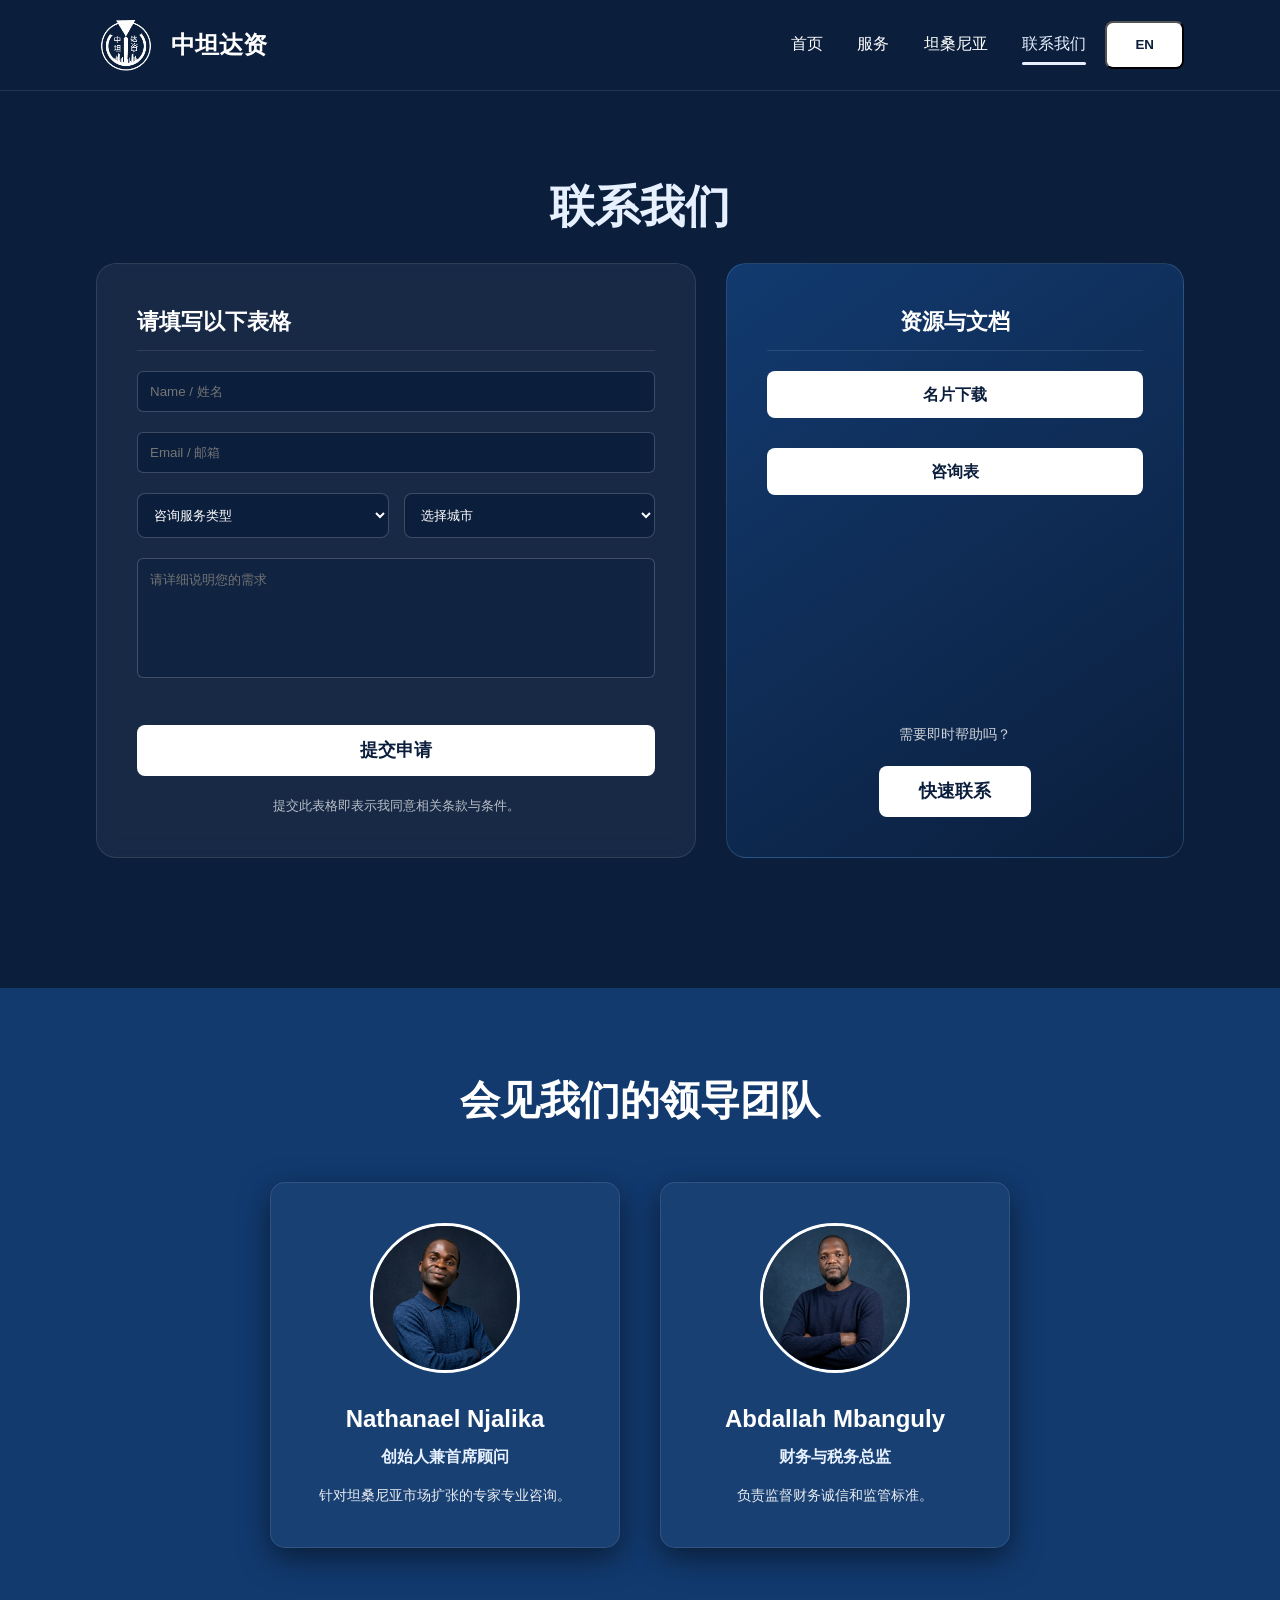
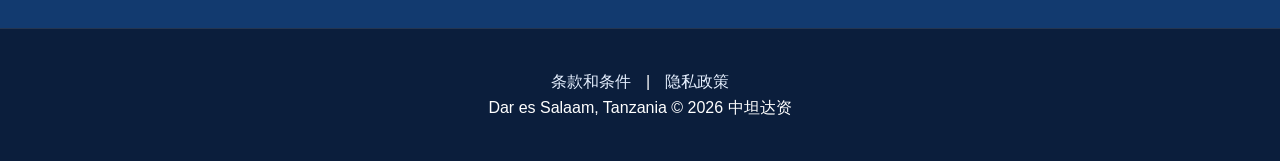
==== commit 86898f0a: "..." ====
--- a/contact.html
+++ b/contact.html
@@ -106,7 +106,7 @@
 <header class="header">
   <div class="container flex">
     <div class="logo">
-        <img src="images/logo.png" alt="logo">
+        <img src="images/logo.webp" alt="logo">
         <h2 data-en="中坦达资" data-zh="中坦达资">中坦达资</h2>
     </div>
     <nav>
@@ -171,7 +171,7 @@
                 <a href="images/business-card.pdf" download class="btn-download" style="width: 100%; margin-bottom: 15px;">
                     <span data-en="Business Card" data-zh="名片下载"></span>
                 </a>
-                <a href="images/inquiry-form.png" download class="btn-download" style="width: 100%;">
+                <a href="images/inquiry-form.webp" download class="btn-download" style="width: 100%;">
                     <span data-en="Inquiry Form" data-zh="咨询表"></span>
                 </a>
             </div>
@@ -191,13 +191,13 @@
       <h2 style="text-align: center; font-size: 2.5rem; margin-bottom: 50px;" data-en="Our Leadership" data-zh="会见我们的领导团队"></h2>
       <div class="team-container">
           <div class="member-card">
-              <img src="images/nathanael.png" alt="Nathanael" class="member-photo">
+              <img src="images/nathanael.webp" alt="Nathanael" class="member-photo">
               <h3 class="member-name">Nathanael Njalika</h3>
               <span class="member-position" data-en="Founder & Chief Consultant" data-zh="创始人兼首席顾问"></span>
               <p class="member-desc" data-en="Expert professional consultancy for Tanzanian market expansion." data-zh="针对坦桑尼亚市场扩张的专家专业咨询。"></p>
           </div>
           <div class="member-card">
-              <img src="images/abdallah.png" alt="Abdallah" class="member-photo">
+              <img src="images/abdallah.webp" alt="Abdallah" class="member-photo">
               <h3 class="member-name">Abdallah Mbanguly</h3>
               <span class="member-position" data-en="Managing Director & Tax Associate" data-zh="财务与税务总监"></span>
               <p class="member-desc" data-en="Oversees financial integrity and regulatory standards." data-zh="负责监督财务诚信和监管标准。"></p>
@@ -206,6 +206,144 @@
     </div>
   </section>
 </main>
+
+
+<div id="contactDeskPopup" class="popup">
+  <style>
+    /* Popup Box adjustments */
+    .contact-grid-content {
+        max-width: 550px !important; 
+        padding: 40px 20px 20px 20px !important;
+        text-align: center;
+    }
+
+    /* Force the 2x2 Square Grid */
+    .contact-quick-grid {
+        display: grid;
+        grid-template-columns: repeat(2, 1fr);
+        gap: 15px; 
+        margin-top: 10px;
+    }
+
+    /* BASE CARD STYLE: Unified for all cards */
+    .contact-item {
+        aspect-ratio: 1 / 1; 
+        cursor: pointer;
+        text-decoration: none;
+        perspective: 1000px; 
+        border-radius: 12px;
+        background: rgba(0, 51, 102, 0.05); 
+        border: 1px solid rgba(0, 51, 102, 0.1);
+        display: flex;
+        flex-direction: column;
+        align-items: center;
+        justify-content: center;
+        transition: all 0.3s ease;
+        color: #003366;
+        position: relative;
+        overflow: hidden; /* Ensures flip stays inside rounded corners */
+    }
+
+    .contact-item:hover {
+        background: #ffffff;
+        border-color: #7ebce6; 
+        transform: translateY(-5px);
+        box-shadow: 0 8px 20px rgba(0, 0, 0, 0.1);
+    }
+
+    /* Flipping Mechanics: This now forces the WeChat card to stay square */
+    .flip-card-inner {
+        position: absolute; /* Changed to absolute to fill the parent container */
+        width: 100%;
+        height: 100%;
+        top: 0;
+        left: 0;
+        transition: transform 0.6s cubic-bezier(0.4, 0, 0.2, 1);
+        transform-style: preserve-3d;
+    }
+
+    .contact-item.flipped .flip-card-inner {
+        transform: rotateY(180deg);
+    }
+
+    .flip-card-front, .flip-card-back {
+        position: absolute;
+        width: 100%;
+        height: 100%;
+        backface-visibility: hidden;
+        -webkit-backface-visibility: hidden;
+        display: flex;
+        flex-direction: column;
+        align-items: center;
+        justify-content: center;
+        padding: 15px;
+        top: 0;
+        left: 0;
+    }
+
+    .flip-card-back {
+        background: #ffffff;
+        transform: rotateY(180deg);
+        border-radius: 12px;
+        border: 1px solid #7ebce6;
+    }
+
+    .flip-card-back img {
+        width: 80%;
+        height: auto;
+        border-radius: 4px;
+    }
+
+    /* Icons and Text styles */
+    .contact-icon { font-size: 2.5rem; margin-bottom: 8px; }
+    .contact-item h4 { margin: 5px 0; font-size: 1.1rem; font-weight: 600; }
+    .contact-item p { font-size: 0.85rem; opacity: 0.8; margin: 0; line-height: 1.2; }
+
+    @media (max-width: 480px) {
+        .contact-quick-grid { gap: 10px; }
+        .contact-item { aspect-ratio: 1.2 / 1; } /* Keep them mostly square on mobile */
+        .contact-icon { font-size: 2rem; }
+    }
+  </style>
+
+  <div class="popup-content contact-grid-content">
+    <span class="close" onclick="closeContactDesk()">×</span>
+      <h3 data-en="Contact Desk" data-zh="联系台">Contact Desk</h3>
+    <div class="contact-quick-grid">
+        <a href="https://wa.me/255614749890" class="contact-item">
+            <div class="contact-icon">📱</div>
+            <h4 data-en="WhatsApp" data-zh="WhatsApp">WhatsApp</h4>
+            <p data-en="Quick Chat | Call" data-zh="快速聊天 | 通话">Quick Chat | Call</p>
+        </a>
+
+        <div class="contact-item" onclick="this.classList.toggle('flipped')">
+            <div class="flip-card-inner">
+                <div class="flip-card-front">
+                    <div class="contact-icon">💬</div>
+                    <h4 data-en="WeChat" data-zh="微信">WeChat</h4>
+                    <p data-en="Click to reveal the QR Code" data-zh="点击显示二维码">Click to reveal the QR Code</p>
+                </div>
+                <div class="flip-card-back">
+                    <img src="images/wechat-qr.webp" alt="WeChat QR">
+                </div>
+            </div>
+        </div>
+
+        <a href="mailto:zhongtandazi@aol.com" class="contact-item">
+            <div class="contact-icon">📧</div>
+            <h4 data-en="Email" data-zh="电子邮件">Email</h4>
+            <p data-en="Send an Email" data-zh="发送电子邮件">Send an Email</p>
+        </a>
+
+        <div class="contact-item">
+            <div class="contact-icon">📍</div>
+            <h4 data-en="Office" data-zh="办公地址">Office</h4>
+            <p data-en="Navigate to Us" data-zh="导航至我们">Navigate to Us</p>
+        </div>
+    </div>
+  </div>
+</div>
+
 
 <footer class="footer">
   <p>
--- a/style.css
+++ b/style.css
@@ -1,4 +1,3 @@
-/* --- 1. VARIABLES & CORE SETTINGS --- */
 :root {
     --navy: #0b1e3c;
     --navy-light: #123a6f;
@@ -100,7 +99,7 @@
 .hero {
     height: 70vh;
     background: linear-gradient(rgba(11,30,60,0.7), rgba(11,30,60,0.85)), 
-                url('images/1.jpg') no-repeat center center / cover;
+                url('images/1.webp') no-repeat center center / cover;
     display: flex;
     justify-content: center;
     align-items: center;
@@ -164,7 +163,6 @@
 button, .btn, .btn-download, input[type="submit"] {
     background: var(--white);
     color: var(--navy);
-    border: 1px solid var(--paleblue);
     padding: 14px 28px;
     border-radius: 8px;
     cursor: pointer;
@@ -847,3 +845,148 @@
         grid-template-columns: 1fr;
     }
 }
+/* ==========================================================================
+   MASTER MOBILE CONTROLLER (index.html)
+   ========================================================================== */
+@media (max-width: 768px) {
+
+    /* 1. GLOBAL TYPOGRAPHY & ELEMENT CONTROL */
+    h1 {
+        font-size: 2.5rem !important; /* Large, premium title */
+        line-height: 1.2 !important;
+        margin-bottom: 25px !important;
+    }
+
+    h2 {
+        font-size: 2.0rem !important;
+        line-height: 1.3 !important;
+    }
+
+    h3 {
+        font-size: 1.8rem !important;
+    }
+
+    h4, h5, h6 {
+        font-size: 1.5rem !important;
+    }
+
+    p, li, span, label {
+        font-size: 1.3rem !important; /* Increased for mobile readability */
+        line-height: 1.6 !important;
+    }
+
+    /* Buttons & Tapping Targets */
+    button, .btn, .btn-large, input[type="submit"] {
+        font-size: 1.3rem !important;
+        font-weight: 600 !important;
+        padding: 16px 28px !important;
+        border-radius: 8px !important;
+    }
+
+    /* 2. HEADER AREA (Size & Visibility) */
+    .header {
+        width: 100% !important;
+        margin-bottom: 20px !important;
+        padding: 20px 15px !important;
+        position: fixed !important;
+        box-shadow: 0 4px 12px rgba(0, 0, 0, 0.3) !important;
+    }
+
+    .logo img {
+        height: 100px !important; /* Increased for visibility */
+        width: auto;
+    }
+
+    .logo h2 {
+        font-size: 2.5rem !important; /* Clear company name */
+    }
+
+    #hamburger {
+        font-size: 2.5rem !important; /* Large, clear 3 bars */
+        border: none !important;
+        background: none !important;
+        color: var(--white) !important;
+    }
+
+    #hamburger:hover {
+        color: var(--paleblue) !important;
+        box-shadow: none !important;
+    }
+    /* 3. NAVIGATION MENU (Centered List) */
+    nav {
+        display: none; /* Controlled by your JS */
+        flex-direction: column !important;
+        align-items: center !important; /* Centers links vertically and horizontally */
+        text-align: center !important;
+        padding: 30px 0 !important;
+        background: var(--navy-light) !important;
+    }
+
+    nav a {
+        display: block !important;
+        width: 80% !important;
+        height: auto !important;
+        padding: 15px 0 !important;
+        font-size: 1.4rem !important;
+        margin: 0 !important;
+    }
+
+    /* 4. HOME PAGE HERO (Button Stacking) */
+    .hero {
+        padding: 80px 0 !important;
+        height: auto !important;
+        min-height: 100vh;
+    }
+
+    .button-container {
+        flex-direction: column !important; /* Column of two rows */
+        align-items: center !important;
+        gap: 15px !important;
+        padding-top: 40px !important;
+        width: 100% !important;
+    }
+
+    .btn-large {
+        width: 60% !important; /* Stretches to fit phone screen */
+        text-align: center !important;
+    }
+
+    /* 5. STATS SECTION (Single Column) */
+    #stats .grid {
+        grid-template-columns: 1fr !important; /* Vertical stack */
+        gap: 40px !important;
+        text-align: center !important;
+    }
+
+    .stat h2 {
+        font-size: 3.2rem !important;
+        color: var(--paleblue);
+    }
+
+    /* 6. FOOTER (Beautiful Sizing & Alignment) */
+    .footer {
+        padding: 40px 20px !important;
+        text-align: center !important;
+    }
+
+    .footer p {
+        font-size: 1.3rem !important; /* Readable footer text */
+        margin-bottom: 15px !important;
+    }
+
+    .footer a {
+        font-size: 1.3rem !important;
+        margin: 0 10px !important;
+        text-decoration: underline;
+    }
+
+    /* 7. SCREEN PROTECTION */
+    html, body {
+        overflow-x: hidden !important; /* Prevents side-scrolling mess */
+        width: 100% !important;
+    }
+
+    .container {
+        padding: 0 15px !important;
+    }
+}
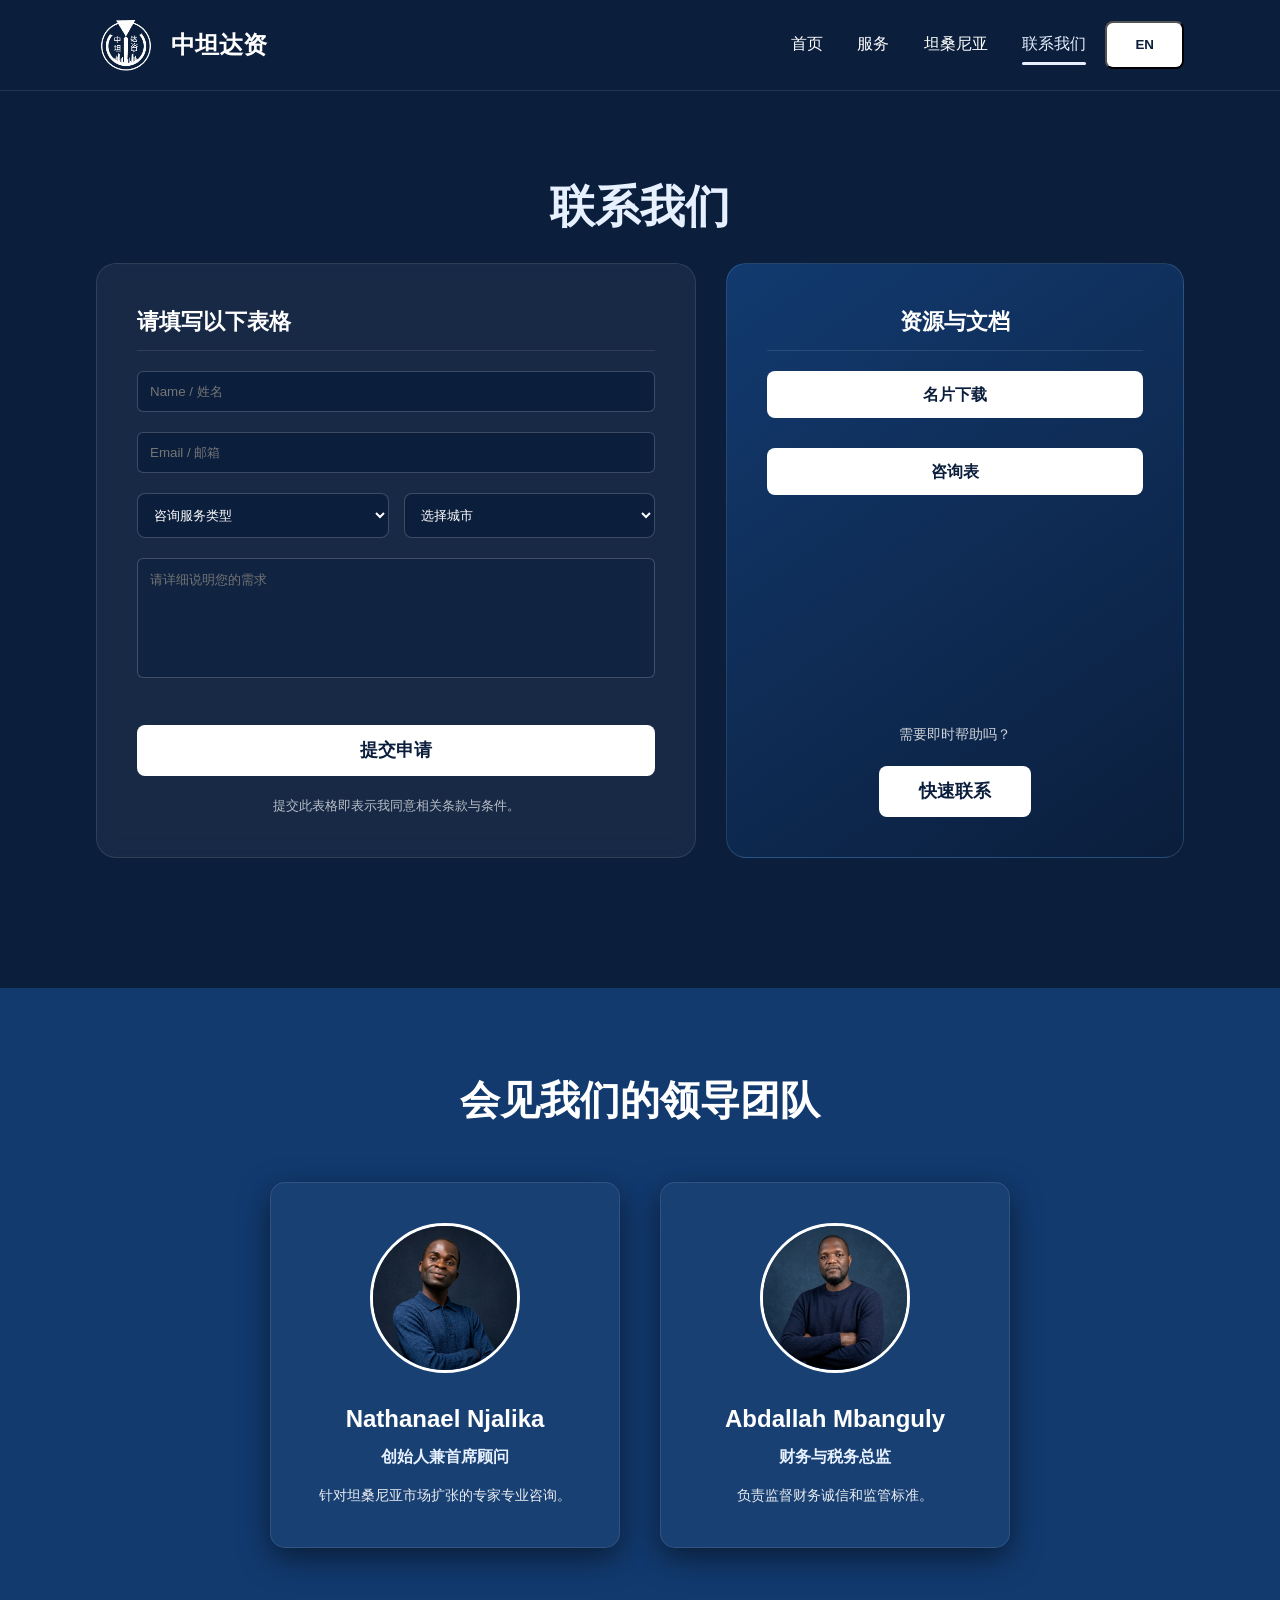
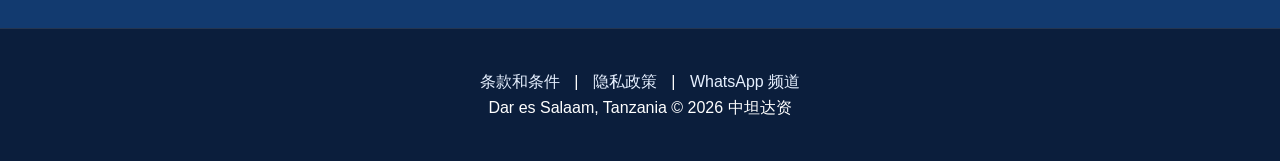
==== commit 052fdc6e: "..." ====
--- a/contact.html
+++ b/contact.html
@@ -5,100 +5,9 @@
   <meta name="viewport" content="width=device-width, initial-scale=1.0">
   <title>中坦达资 | CONTACT US</title>
   <link rel="stylesheet" href="style.css">
-  <style>
-    /* Modern Layout Fixes */
-    .two-column-layout {
-        display: flex;
-        gap: 30px;
-        align-items: stretch;
-    }
-
-    .form-box {
-        flex: 7;
-        background: rgba(255, 255, 255, 0.05);
-        backdrop-filter: blur(10px);
-        border: 1px solid rgba(255, 255, 255, 0.1);
-        padding: 40px;
-        border-radius: 20px;
-    }
-
-    .downloads-box {
-        flex: 3;
-        background: linear-gradient(145deg, var(--navy-light), var(--navy));
-        padding: 40px;
-        border-radius: 20px;
-        display: flex;
-        flex-direction: column;
-        justify-content: space-between;
-        border: 1px solid rgba(126, 188, 230, 0.2);
-    }
-
-    /* Fixed Textarea for better responsiveness */
-    textarea {
-        width: 100%;
-        min-height: 120px;
-        max-height: 120px;
-        resize: none;
-        background: rgba(11, 30, 60, 0.5) !important;
-        border: 1px solid rgba(255, 255, 255, 0.2) !important;
-        border-radius: 8px;
-        padding: 12px;
-        color: white;
-        margin-bottom: 20px;
-    }
-
-    /* Quick Contact Button Adjustment */
-    .quick-contact-btn {
-        width: 100%;
-        text-align: center;
-        text-decoration: none;
-        font-weight: 700;
-        border-radius: 12px;
-        background-color: var(--white);
-        color: var(--navy);
-        padding: 15px;
-        margin-top: 20px;
-        display: block;
-        transition: all 0.3s ease;
-        box-shadow: 0 4px 15px rgba(0,0,0,0.2);
-    }
-
-    .quick-contact-btn:hover {
-        background-color: var(--paleblue);
-        transform: scale(1.02);
-    }
-
-    .agree-box {
-        font-size: 0.8rem;
-        opacity: 0.7;
-        text-align: center;
-    }
-
-    /* Leadership Modernization */
-    .team-container {
-        display: flex;
-        justify-content: center;
-        gap: 40px;
-        flex-wrap: wrap;
-    }
-
-    .member-card {
-        background: rgba(255, 255, 255, 0.03);
-        border: 1px solid rgba(255, 255, 255, 0.1);
-        transition: all 0.4s ease;
-    }
-
-    .member-card:hover {
-        background: rgba(255, 255, 255, 0.07);
-        border-color: var(--paleblue);
-        transform: translateY(-10px);
-    }
-
-    @media (max-width: 900px) {
-        .two-column-layout { flex-direction: column; }
-        .form-box, .downloads-box { flex: none; width: 100%; }
-    }
-  </style>
+  <link rel="stylesheet" href="https://cdnjs.cloudflare.com/ajax/libs/font-awesome/6.0.0/css/all.min.css">
+  <link rel="icon" href="images/favicon.ico" type="image/x-icon">
+  
 </head>
 
 <body>
@@ -311,7 +220,7 @@
       <h3 data-en="Contact Desk" data-zh="联系台">Contact Desk</h3>
     <div class="contact-quick-grid">
         <a href="https://wa.me/255614749890" class="contact-item">
-            <div class="contact-icon">📱</div>
+            <div class="contact-icon"><i class="fab fa-whatsapp"></i></div>
             <h4 data-en="WhatsApp" data-zh="WhatsApp">WhatsApp</h4>
             <p data-en="Quick Chat | Call" data-zh="快速聊天 | 通话">Quick Chat | Call</p>
         </a>
@@ -319,7 +228,7 @@
         <div class="contact-item" onclick="this.classList.toggle('flipped')">
             <div class="flip-card-inner">
                 <div class="flip-card-front">
-                    <div class="contact-icon">💬</div>
+                    <div class="contact-icon"><i class="fab fa-weixin"></i></div>
                     <h4 data-en="WeChat" data-zh="微信">WeChat</h4>
                     <p data-en="Click to reveal the QR Code" data-zh="点击显示二维码">Click to reveal the QR Code</p>
                 </div>
@@ -330,13 +239,13 @@
         </div>
 
         <a href="mailto:zhongtandazi@aol.com" class="contact-item">
-            <div class="contact-icon">📧</div>
+            <div class="contact-icon"><i class="fas fa-envelope"></i></div>
             <h4 data-en="Email" data-zh="电子邮件">Email</h4>
             <p data-en="Send an Email" data-zh="发送电子邮件">Send an Email</p>
         </a>
 
         <div class="contact-item">
-            <div class="contact-icon">📍</div>
+            <div class="contact-icon"><i class="fas fa-location-arrow"></i></div>
             <h4 data-en="Office" data-zh="办公地址">Office</h4>
             <p data-en="Navigate to Us" data-zh="导航至我们">Navigate to Us</p>
         </div>
@@ -347,8 +256,9 @@
 
 <footer class="footer">
   <p>
-    <a href="#" onclick="openTerms()" data-en="Terms & Conditions" data-zh="条款和条件">Terms & Conditions</a> |
-    <a href="#" onclick="openPrivacy()" data-en="Privacy Policy" data-zh="隐私政策">Privacy Policy</a>
+    <a href="#" onclick="openTerms()" data-en="Terms & Conditions" data-zh="条款和条件"></a> |
+    <a href="#" onclick="openPrivacy()" data-en="Privacy Policy" data-zh="隐私政策"></a> |
+    <a href="https://whatsapp.com/channel/0029VbDK2m56LwHiyqwRqf0X" target="_blank" data-en="WhatsApp Channel" data-zh="WhatsApp 频道"></a>
   </p>
    <p>Dar es Salaam, Tanzania  ©️ 2026 中坦达资</p>
 </footer>
--- a/style.css
+++ b/style.css
@@ -95,7 +95,8 @@
     border-radius: 2px;
 }
 
-/* --- 3. HERO & SECTIONS --- */
+/*================================="HOME PAGE"=================================*/
+/*=============================================================================*/
 .hero {
     height: 70vh;
     background: linear-gradient(rgba(11,30,60,0.7), rgba(11,30,60,0.85)), 
@@ -189,6 +190,21 @@
     box-shadow: 0 5px 15px rgba(0,0,0,0.3);
 }
 
+ /* Custom styles for the two-button arrangement on index */
+    .button-container {
+        display: flex;
+        justify-content: center;
+        gap: 40px;
+        padding-top: 75px;
+        background: transparent;
+    }
+    .btn-large {
+        min-width: 200px;
+        font-size: 1.2rem !important;
+        font-weight: bold;
+        text-transform: uppercase;
+    }
+
 /* --- 7. TEAM & LEADERSHIP --- */
 .member-card {
     background: var(--navy);
@@ -409,7 +425,8 @@
     text-align: center;
 }
 
-.mobile-nav a { font-size: 1.5rem; }
+.mobile-nav a { font-size: 1.5rem;
+}
 
 @media (max-width: 768px) {
     nav { display: none; }
@@ -845,6 +862,227 @@
         grid-template-columns: 1fr;
     }
 }
+
+/*==================================CONTACT PAGE===================================*/
+/*=================================================================================*/
+    .two-column-layout {
+        display: flex;
+        gap: 30px;
+        align-items: stretch;
+    }
+
+    .form-box {
+        flex: 7;
+        background: rgba(255, 255, 255, 0.05);
+        backdrop-filter: blur(10px);
+        border: 1px solid rgba(255, 255, 255, 0.1);
+        padding: 40px;
+        border-radius: 20px;
+    }
+
+    .downloads-box {
+        flex: 3;
+        background: linear-gradient(145deg, var(--navy-light), var(--navy));
+        padding: 40px;
+        border-radius: 20px;
+        display: flex;
+        flex-direction: column;
+        justify-content: space-between;
+        border: 1px solid rgba(126, 188, 230, 0.2);
+    }
+
+    /* Fixed Textarea for better responsiveness */
+    textarea {
+        width: 100%;
+        min-height: 120px;
+        max-height: 120px;
+        resize: none;
+        background: rgba(11, 30, 60, 0.5) !important;
+        border: 1px solid rgba(255, 255, 255, 0.2) !important;
+        border-radius: 8px;
+        padding: 12px;
+        color: white;
+        margin-bottom: 20px;
+    }
+
+    /* Quick Contact Button Adjustment */
+    .quick-contact-btn {
+        width: 100%;
+        text-align: center;
+        text-decoration: none;
+        font-weight: 700;
+        border-radius: 12px;
+        background-color: var(--white);
+        color: var(--navy);
+        padding: 15px;
+        margin-top: 20px;
+        display: block;
+        transition: all 0.3s ease;
+        box-shadow: 0 4px 15px rgba(0,0,0,0.2);
+    }
+
+    .quick-contact-btn:hover {
+        background-color: var(--paleblue);
+        transform: scale(1.02);
+    }
+
+    .agree-box {
+        font-size: 0.8rem;
+        opacity: 0.7;
+        text-align: center;
+    }
+
+    /* Leadership Modernization */
+    .team-container {
+        display: flex;
+        justify-content: center;
+        gap: 40px;
+        flex-wrap: wrap;
+    }
+
+    .member-card {
+        background: rgba(255, 255, 255, 0.03);
+        border: 1px solid rgba(255, 255, 255, 0.1);
+        transition: all 0.4s ease;
+    }
+
+    .member-card:hover {
+        background: rgba(255, 255, 255, 0.07);
+        border-color: var(--paleblue);
+        transform: translateY(-10px);
+    }
+
+    @media (max-width: 900px) {
+        .two-column-layout { flex-direction: column; }
+        .form-box, .downloads-box { flex: none; width: 100%; }
+    }
+
+
+/*===================================SERVICES PAGE===================================*/
+/*===================================================================================*/
+    /* 1. RESTORE NORMAL SCROLLING */
+    body.services-page {
+        overflow-y: auto !important; /* Allow natural scrolling */
+        overflow-x: hidden;
+        background: var(--navy);
+    }
+
+    /* Remove the 'Frame' constraints that were causing the split/blank screen issues */
+    .page-frame {
+        width: 100%;
+        position: relative;
+    }
+
+    /* 2. SECTION SPACING */
+    .section {
+        padding: 80px 0;
+        min-height: auto; /* Sections take only the space they need */
+    }
+
+    .intro-text {
+        text-align: center;
+        max-width: 800px;
+        margin: 0 auto 40px auto;
+        font-size: 1.1rem;
+        line-height: 1.6;
+        color: var(--paleblue);
+    }
+
+    .services-grid {
+        display: grid;
+        grid-template-columns: repeat(auto-fit, minmax(260px, 1fr));
+        gap: 30px;
+        padding-top: 20px;
+        margin-top: 10px;
+    }
+
+    .services-grid .card {
+        min-height: 340px;
+        padding: 36px;
+        background: linear-gradient(180deg, rgba(18,58,111,0.95), rgba(11,30,60,0.90));
+        border: 1px solid rgba(255,255,255,0.12);
+        box-shadow: 0 24px 60px rgba(0, 0, 0, 0.18);
+        transition: transform 0.3s ease, border-color 0.3s ease;
+    }
+
+    .services-grid .card:hover {
+        transform: translateY(-8px);
+        border-color: rgba(230,240,255,0.4);
+    }
+
+    /* Combined Section Styles */
+    .combined-section {
+        background: linear-gradient(180deg, rgba(11,30,60,0.96), rgba(18,58,111,0.98));
+        padding: 100px 0;
+    }
+
+    .combined-container {
+        display: grid;
+        grid-template-columns: 1fr 1fr;
+        gap: 60px;
+        max-width: 1200px;
+        margin: auto;
+    }
+
+    .why-choose-us {
+        padding: 35px;
+        background: var(--navy);
+        border-radius: 20px;
+        border: 1px solid rgba(255,255,255,0.12);
+    }
+
+    .why-list { list-style: none; padding: 0; }
+    .why-list li {
+        display: flex;
+        align-items: center;
+        margin-bottom: 20px;
+        padding: 15px;
+        background: rgba(255,255,255,0.03);
+        border-radius: 12px;
+        border-left: 4px solid var(--paleblue);
+    }
+
+    .testimonial-card {
+        background: var(--navy);
+        border-radius: 20px;
+        padding: 30px;
+        border: 1px solid rgba(255,255,255,0.12);
+        margin-bottom: 40px;
+    }
+
+    .partners-row {
+        display: flex;
+        justify-content: center;
+        align-items: center;
+        gap: 20px;
+        margin-top: 30px;
+    }
+
+    .partners-grid { display: flex; gap: 20px; }
+    .partner-card img { width: 60px; height: auto; opacity: 0.8; }
+
+    @media (max-width: 900px) {
+        .combined-container { grid-template-columns: 1fr; }
+    }
+
+
+/*====================================TANZANIA PAGE===================================*/
+/*====================================================================================*/
+    /* Custom styles for the two-button arrangement on index */
+    .button-container {
+        display: flex;
+        justify-content: center;
+        gap: 40px;
+        padding-top: 75px;
+        background: transparent;
+    }
+    .btn-large {
+        min-width: 200px;
+        font-size: 1.2rem !important;
+        font-weight: bold;
+        text-transform: uppercase;
+    }
+
 /* ==========================================================================
    MASTER MOBILE CONTROLLER (index.html)
    ========================================================================== */
@@ -989,4 +1227,59 @@
     .container {
         padding: 0 15px !important;
     }
-}+}
+/* 1. THE STATIC STATE (Before Hover) */
+.contact-item {
+    background-color: var(--navy-light, #123a6f); /* Professional dark blue */
+    border: 1px solid var(--paleblue, #7ebce6); /* Subtle pale blue border */
+    padding: 25px;
+    border-radius: 15px;
+    text-align: center;
+    transition: all 0.4s cubic-bezier(0.175, 0.885, 0.32, 1.275); /* Smooth pop effect */
+    cursor: pointer;
+    display: flex;
+    flex-direction: column;
+    align-items: center;
+    text-decoration: none; /* Removes link underline */
+    color: var(--white, #ffffff);
+}
+
+/* Icon Container Styling */
+.contact-icon {
+    font-size: 2rem;
+    color: var(--paleblue, #7ebce6);
+    margin-bottom: 15px;
+    transition: transform 0.3s ease;
+}
+
+.contact-item h4 {
+    margin: 10px 0 5px;
+    font-size: 1.2rem;
+    color: var(--white);
+}
+
+.contact-item p {
+    font-size: 0.9rem;
+    opacity: 0.8;
+    margin: 0;
+}
+
+/* 2. THE HOVER STATE (During Hover) */
+.contact-item:hover {
+    background-color: var(--paleblue, #7ebce6); /* Flips to pale blue */
+    transform: translateY(-8px); /* Card lifts up */
+    box-shadow: 0 12px 24px rgba(0, 0, 0, 0.3);
+    border-color: var(--white);
+}
+
+/* Change text and icon colors on hover for contrast */
+.contact-item:hover h4,
+.contact-item:hover p,
+.contact-item:hover .contact-icon {
+    color: var(--navy, #0b1e3c); /* Text turns dark for readability on light blue */
+}
+
+.contact-item:hover .contact-icon {
+    transform: scale(1.2); /* Icon grows slightly */
+}
+
